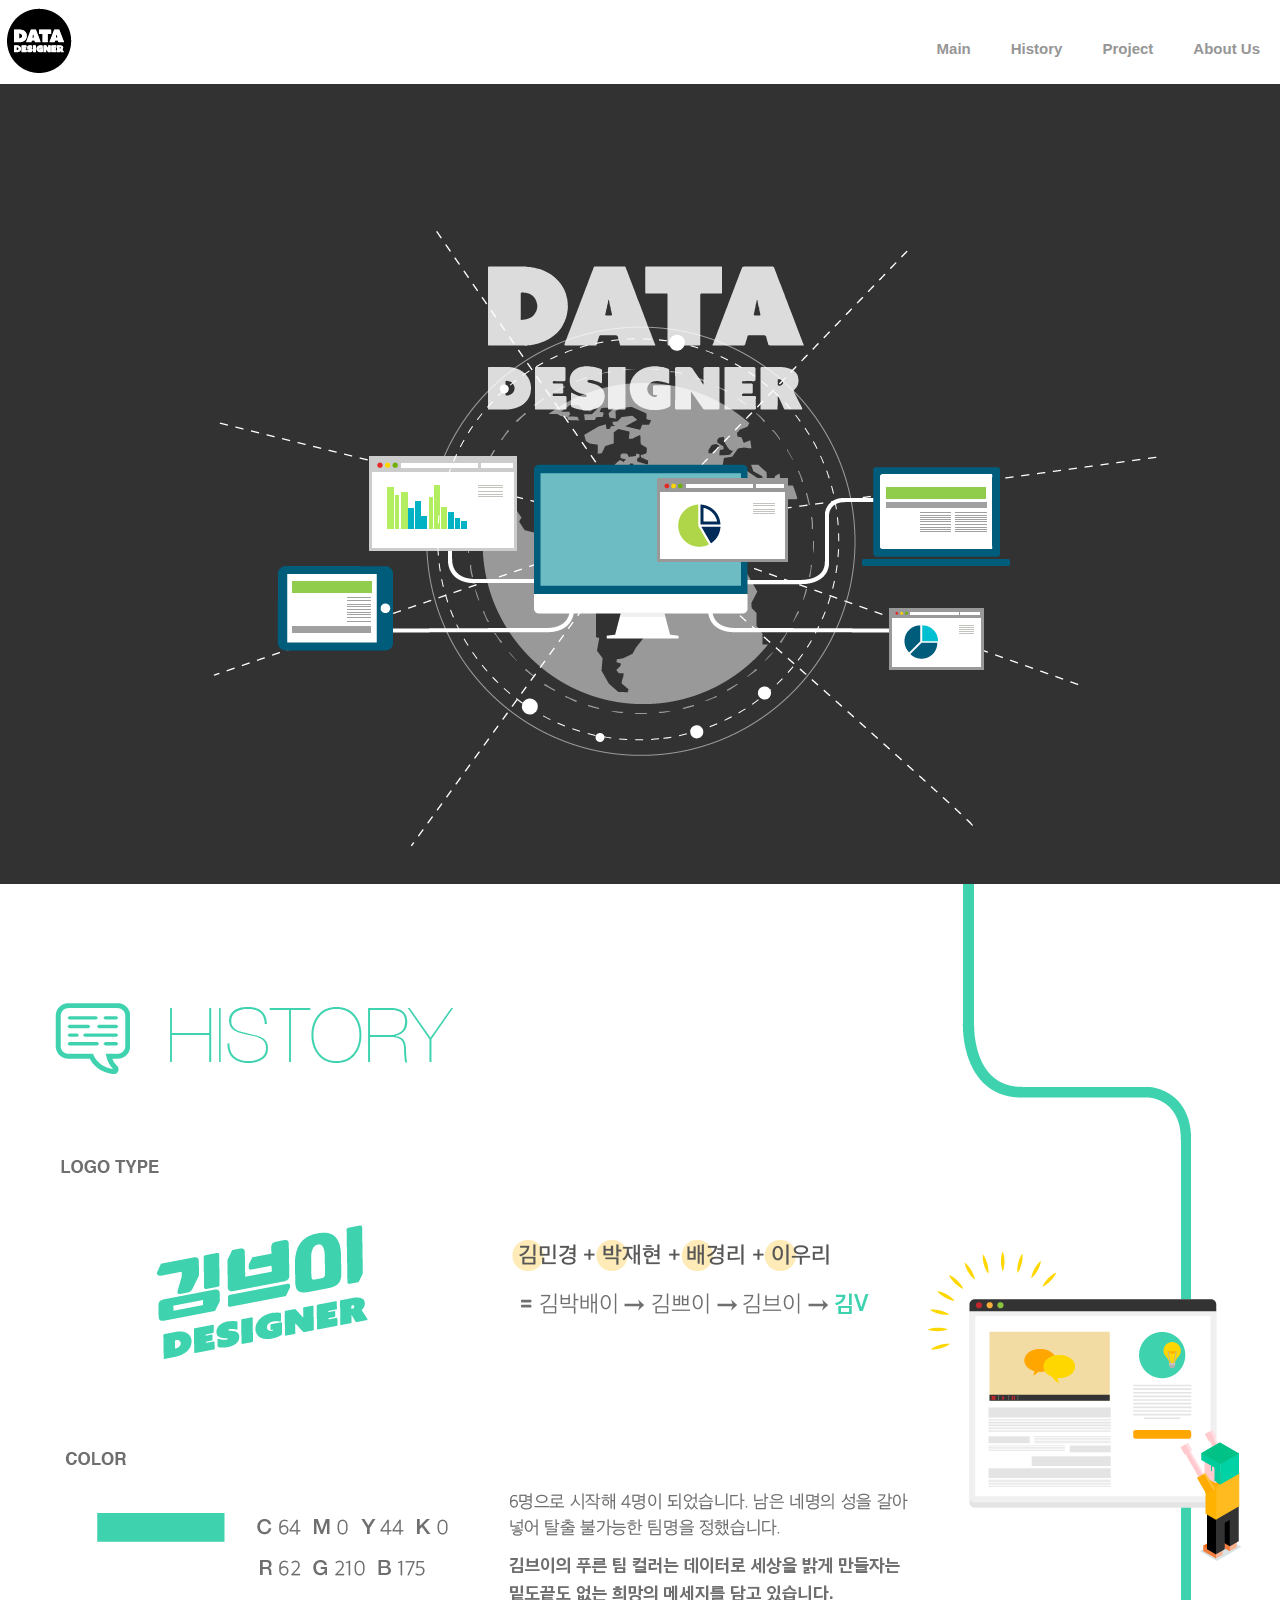
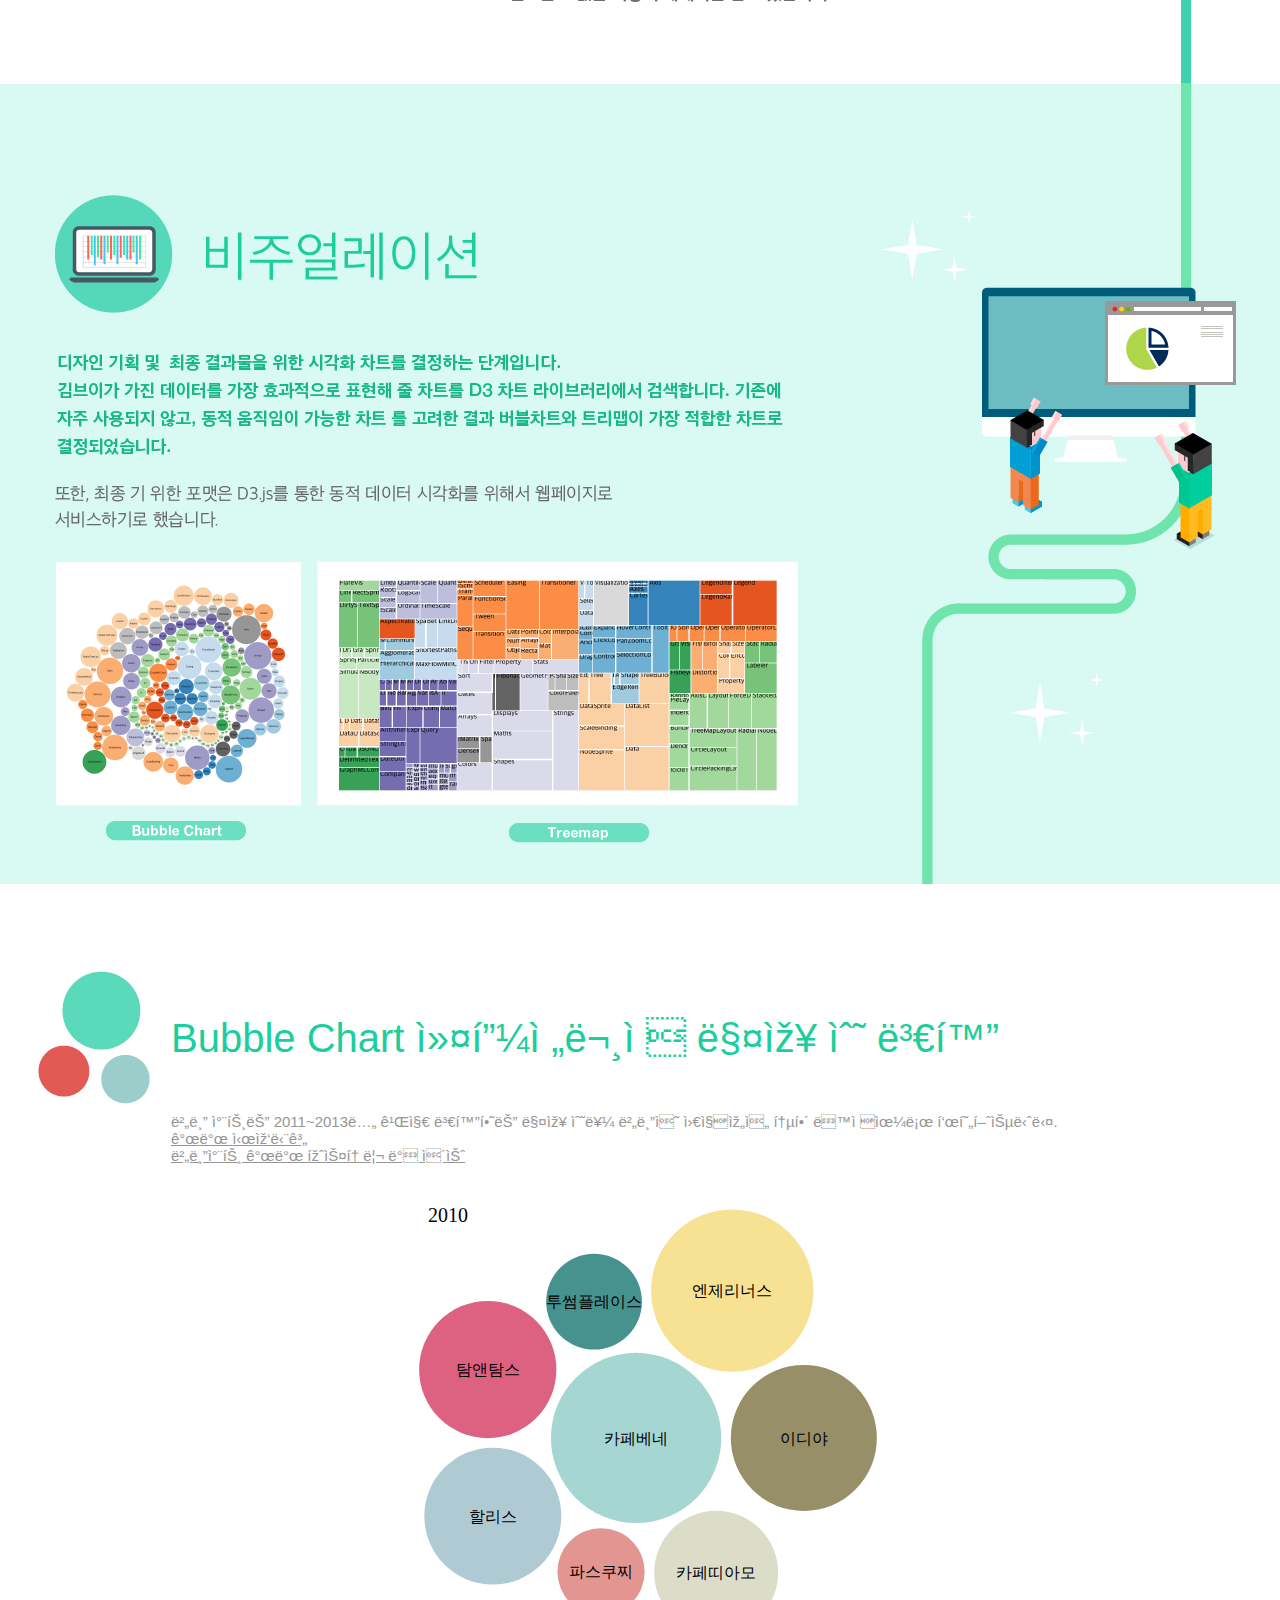
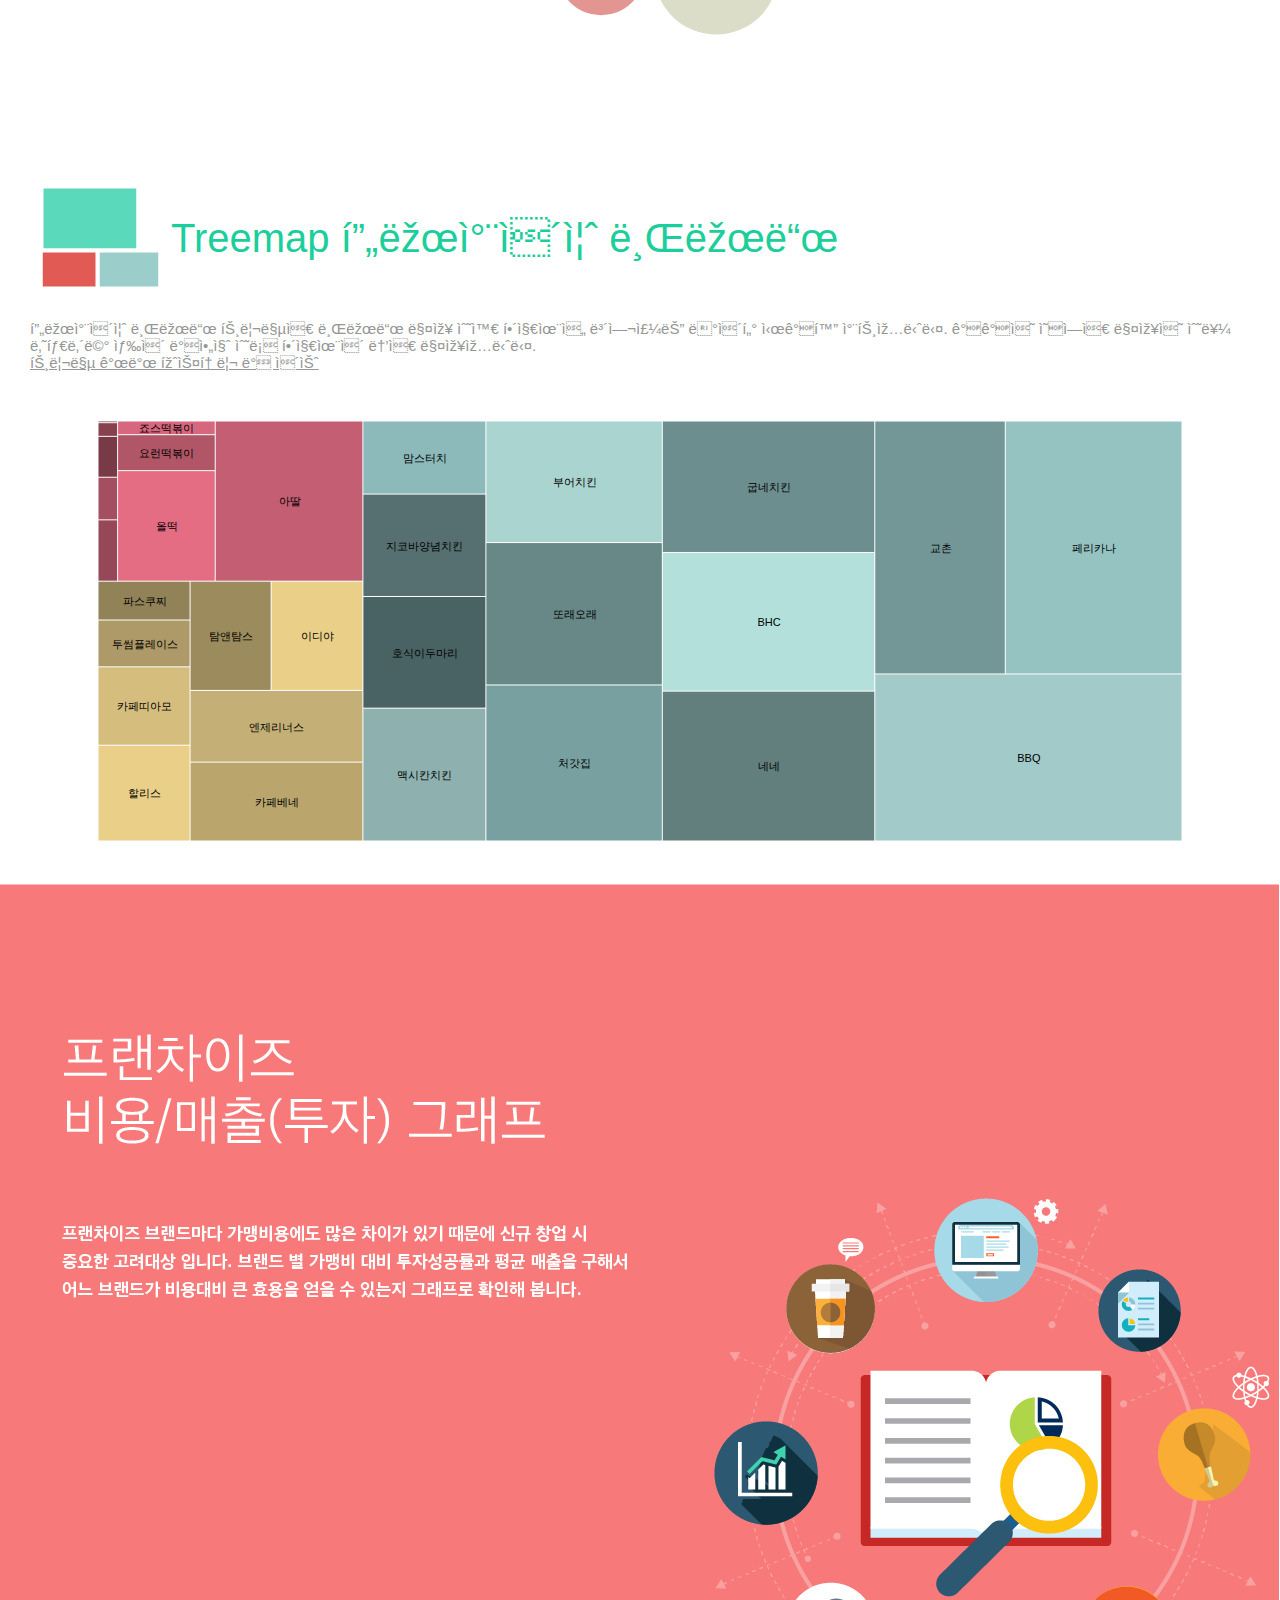
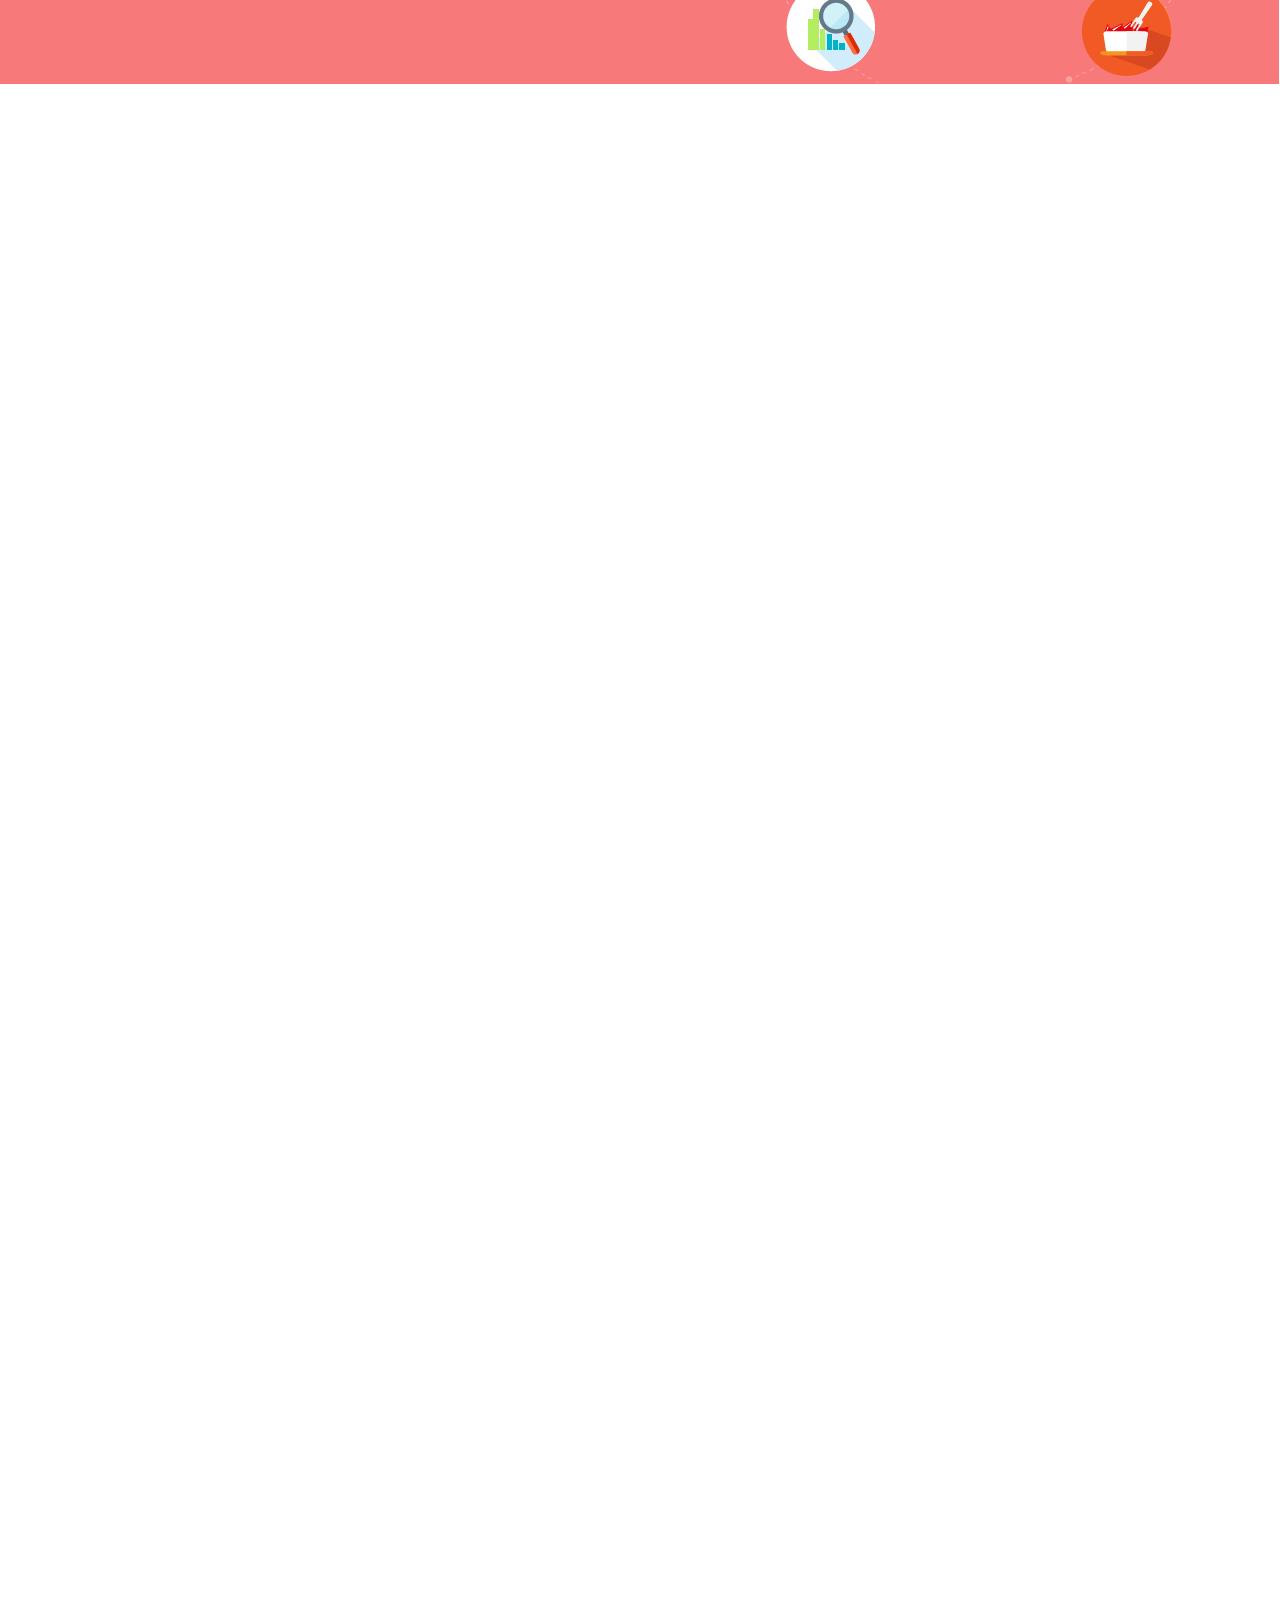
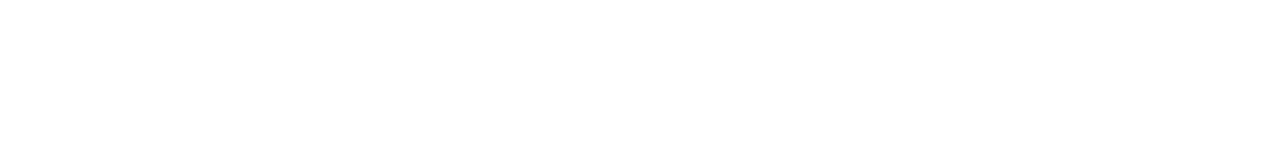
==== index.html @ 34275e5d "first" ====
<!DOCTYPE html>
<html>
    <head>
        <link href="css/style.css" type="text/css" rel="stylesheet">
        <script src="//code.jquery.com/jquery-1.11.3.min.js"></script>
	<script src="js/d3.v3.js" charset="utf-8"></script>
    </head>
    <body>
        <div id="header">
            <div id="logo">
                <img src="images/logo.png">
            </div>
            <div class="menu">
                <div id="main">
                    Main
                </div>
                <div id="history">
                    History
                </div>
                <div id="project">
                    Project
                </div>
                <div id="aboutus">
                    About Us
                </div>
            </div>
        </div>
	<div id="container">
            <div id="main_contents" data-0="background-color:rgb(50,50,50);" data-500="background-color:rgb(63,210,176);">
                <div id="outer_circle"></div>
                <img id="main_img" src="images/main02.png">
            </div>
            <div id="history_contents" class="contents">
		<img src="images/history.png"/>
	    </div>
            <div id="d3_contents" class="contents">
		<img src="images/visual.png"/>
	    </div>
            <div id="bubble_contents" class="contents">
		<div class="subject">
		    <div class="icon">
			<img src="images/bubble_icon.png"/>
		    </div>
		    <div style="float:left; line-height:149px;">
			Bubble Chart 커피전문점 매장 수 변화
		    </div>
		    <div class="sub">
			버블 차트는 2011~2013년 까지 변화하는 매장 수를 버블의 움직임을 통해 동적으로 표현했습니다.
			</br>
			<a href="http://nammaste.tistory.com/entry/Data-Visualization-1-d3%EB%A5%BC-%EC%9D%B4%EC%9A%A9%ED%95%9C">
			    개발 시작단계
			</a>
			</br>
			<a href="http://nammaste.tistory.com/entry/Data-Visualization-2-d3%EB%A5%BC-%EC%82%AC%EC%9A%A9%ED%95%9C">
			    버블차트 개발 히스토리 및 이슈
			</a>
			
		    </div>
		</div>
		<div id="bubble_graph" >
		<iframe src="bubble.html" width="500px" height="500px" scrolling="no">
		</iframe>
		</div>
	    </div>
            <div id="tree_contents" class="contents">
		<div class="subject">
		    <div class="icon" width="147px" height="147px">
			<img src="images/tree_icon.png"/>
		    </div>
		    <div style="float:left; line-height:149px;">
			Treemap 프랜차이즈 브랜드
		    </div>
		    <div class="sub" style="padding-bottom:50px;">
			프랜차이즈 브랜드 트리맵은 브랜드 매장 수와 해지율을 보여주는 데이터 시각화 차트입니다. 각각의 영역은 매장의 수를 나타내며 색이 밝아질 수록 해지율이 높은 매장입니다.
			</br>
			<a href="http://nammaste.tistory.com/entry/Data-Visualization-3">
			    트리맵 개발 히스토리 및 이슈
			</a>
			
		    </div>
		</div>
		<div id="tree_graph">
		</div>
	    </div>
            <div id="google_contents" class="contents">
		<img src="images/google.png"/>
	    </div>
            <div id="chicken_contents" class="contents">
	    </div>
            <div id="coffee_contents" class="contents">
	    </div>
	</div>
	<script type="text/javascript" src="js/skrollr.min.js"></script>
	<script>
	    var s = skrollr.init();
	</script>
	<script>
		var w = 1164 - 80,
		h = 500 - 80,
		x = d3.scale.linear().range([0, w]),
		y = d3.scale.linear().range([0, h]),
		color = d3.scale.category20c(),
		root,
		node;

		var treemap = d3.layout.treemap()
		    .round(false)
		    .size([w, h])
		    .sticky(true)
		    .value(function(d) { return d.size; });
        
		var svg = d3.select("#tree_graph")
		    .attr("class", "chart")
		    .style("width", w + "px")
		    .style("height", h + "px")
		  .append("svg:svg")
		    .attr("width", w)
		    .attr("height", h)
		  .append("svg:g")
		    .attr("transform", "translate(.5,.5)");
        
		d3.json("wwwdata/total_tree.json", function(data) {
		  node = root = data;
        
		  var nodes = treemap.nodes(root)
		      .filter(function(d) { return !d.children; });
        
		  var cell = svg.selectAll("g")
		      .data(nodes)
		    .enter().append("svg:g")
		      .attr("class", "cell")
		      .attr("transform", function(d) { return "translate(" + d.x + "," + d.y + ")"; })
		      .on("click", function(d) { return zoom(node == d.parent ? root : d.parent); });
        
		  cell.append("svg:rect")
		      .attr("width", function(d) { return d.dx - 1; })
		      .attr("height", function(d) { return d.dy - 1; })
		      .style("fill", function(d) { return d.color; });
        
		  cell.append("svg:text")
		      .attr("x", function(d) { return d.dx / 2; })
		      .attr("y", function(d) { return d.dy / 2; })
		      .attr("dy", ".35em")
		      .attr("text-anchor", "middle")
		      .text(function(d) { return d.name; })
		      .style("opacity", function(d) { d.w = this.getComputedTextLength(); return d.dx > d.w ? 1 : 0; });
        
		  d3.select(window).on("click", function() { zoom(root); });
        
		  d3.select("select").on("change", function() {
		    treemap.value(this.value == "size" ? size : count).nodes(root);
		    zoom(node);
		  });
		});
        
		function size(d) {
		  return d.size;
		}
        
		function count(d) {
		  return 1;
		}
        
		function zoom(d) {
		  var kx = w / d.dx, ky = h / d.dy;
		  x.domain([d.x, d.x + d.dx]);
		  y.domain([d.y, d.y + d.dy]);
        
		  var t = svg.selectAll("g.cell").transition()
		      .duration(d3.event.altKey ? 7500 : 750)
		      .attr("transform", function(d) { return "translate(" + x(d.x) + "," + y(d.y) + ")"; });
        
		  t.select("rect")
		      .attr("width", function(d) { return kx * d.dx - 1; })
		      .attr("height", function(d) { return ky * d.dy - 1; })
        
		  t.select("text")
		      .attr("x", function(d) { return kx * d.dx / 2; })
		      .attr("y", function(d) { return ky * d.dy / 2; })
		      .style("opacity", function(d) { return kx * d.dx > d.w ? 1 : 0; });
        
		  node = d;
		  d3.event.stopPropagation();
		}
	</script>

    </body>
</html>
---- css/style.css ----
@font-face{
    font-family:Noto Sans CJK Regular; src:url(font/NSKR400.woff);
}

body{
    font-family:Helvetica Neue,"본고딕",sans-serif;
    margin:0 auto;
    color:rgb(150, 150, 150);
}

a{
    color:rgb(150, 150, 150);
}

iframe{
    border:0;
}
.chart {
  display: block;
  margin: auto;
  margin-top: 40px;
}

text {
  font-size: 11px;
}

rect {
  fill: none;
}

#header{
    position:fixed;
    width:1280px;
    top:0;
    background:#fff;
    left: 50%;
    transform: translate(-50%, 0);
}

#logo{
    float:left;
}

.menu{
    float:right;
    font-size:15px;
    font-weight:bold;
}

.menu div{
    float:left;
    padding:40px 20px 0 20px;
}

.menu div:hover{
    color:rgb(63,210,176);
    cursor:pointer;
}

#container{
    margin:0 auto;
    width:1280px;
    margin-top:80px;
}

#outer_circle{
    background-image:url(../images/outer_circle.svg);
    width:1280px;
    height:800px;
    z-index:2;
    position:absolute;
    top:80px;
}

#main_image{
    z-index:1;
}

.contents{
    height:800px;
    overflow:hidden;
}

.icon{
    float:left;
}

.subject{
    padding:80px 0 0 30px;
    font-weight:300;
    font-size:40px;
    width:1280px;
    color:rgb(27, 206, 155);
}

.subject .sub{
    color:rgb(150, 150, 150);
    font-size:15px;
    float:left;
}

#bubble_graph{
    width:500px;
    height:500px;
    margin:0 auto;
    overflow:hidden;
}

#tree_graph{
    width:1164px;
    height:500px;
    margin:0 auto;
}
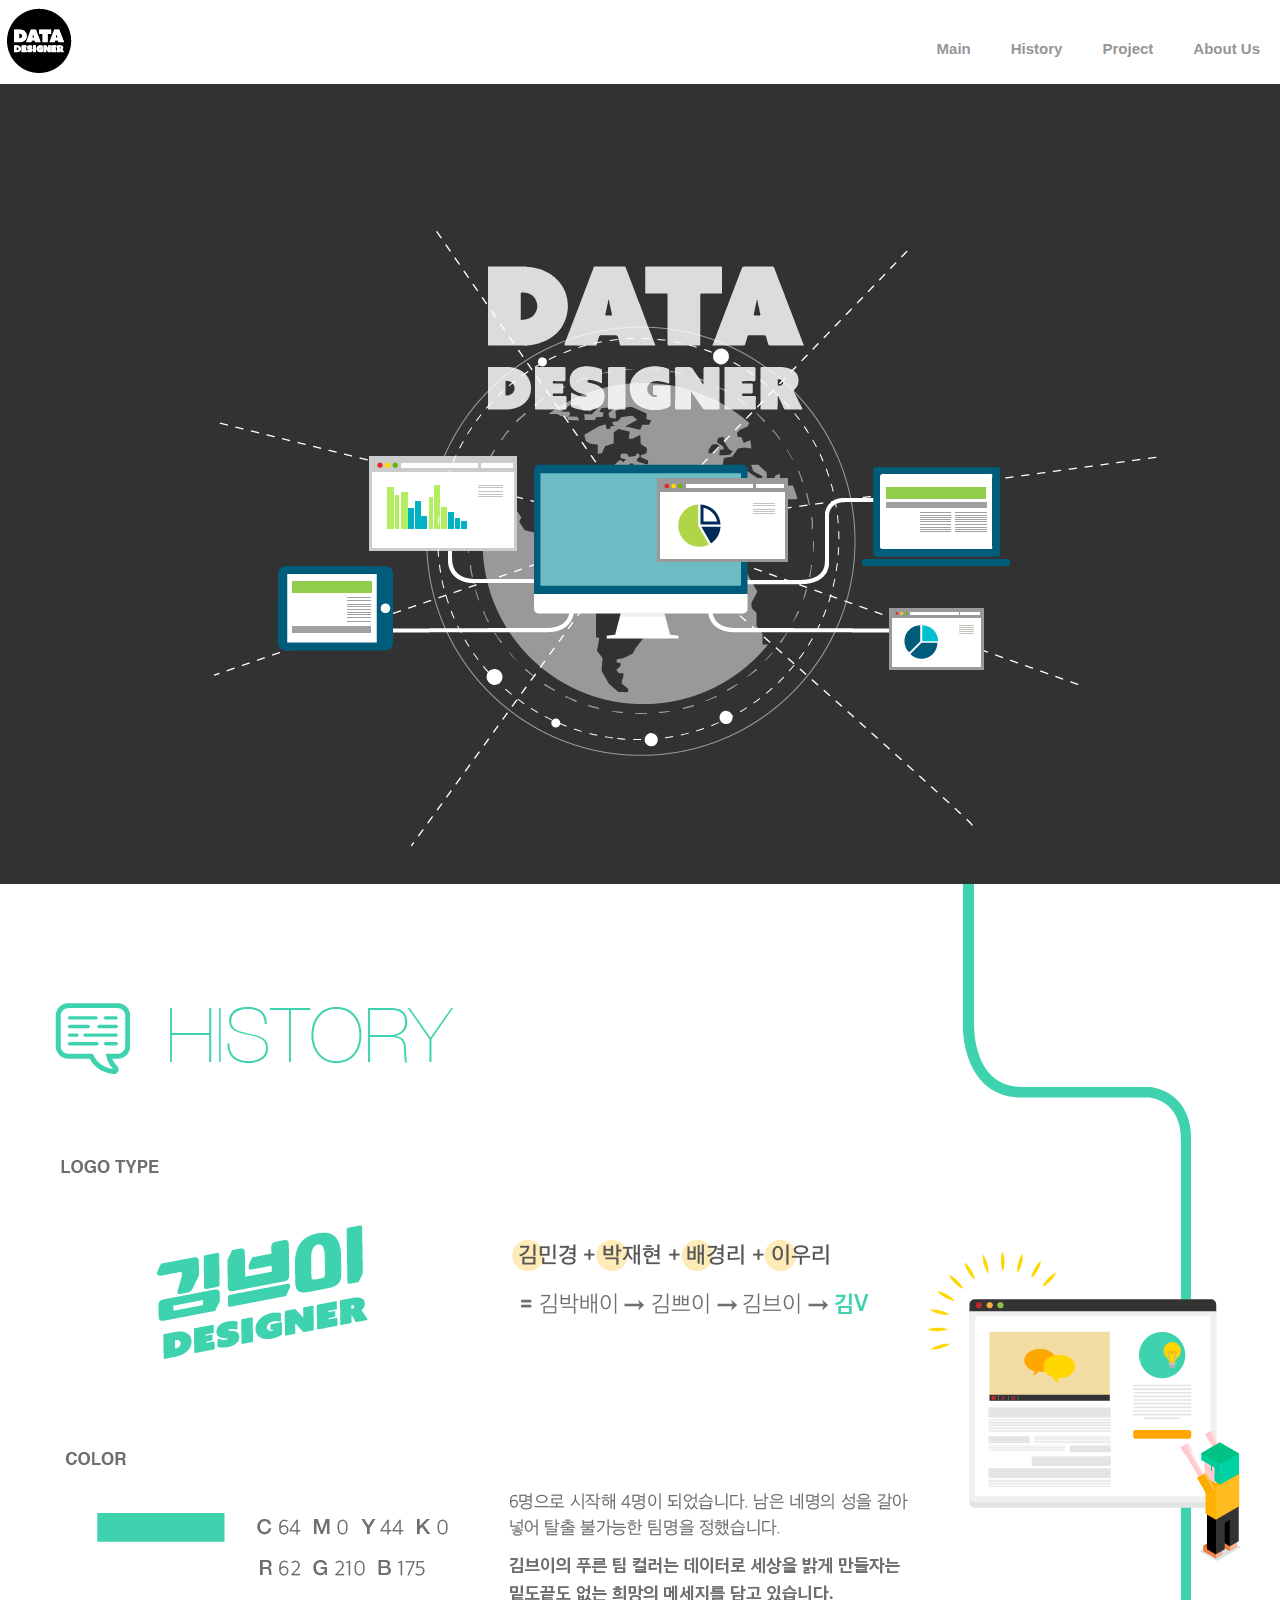
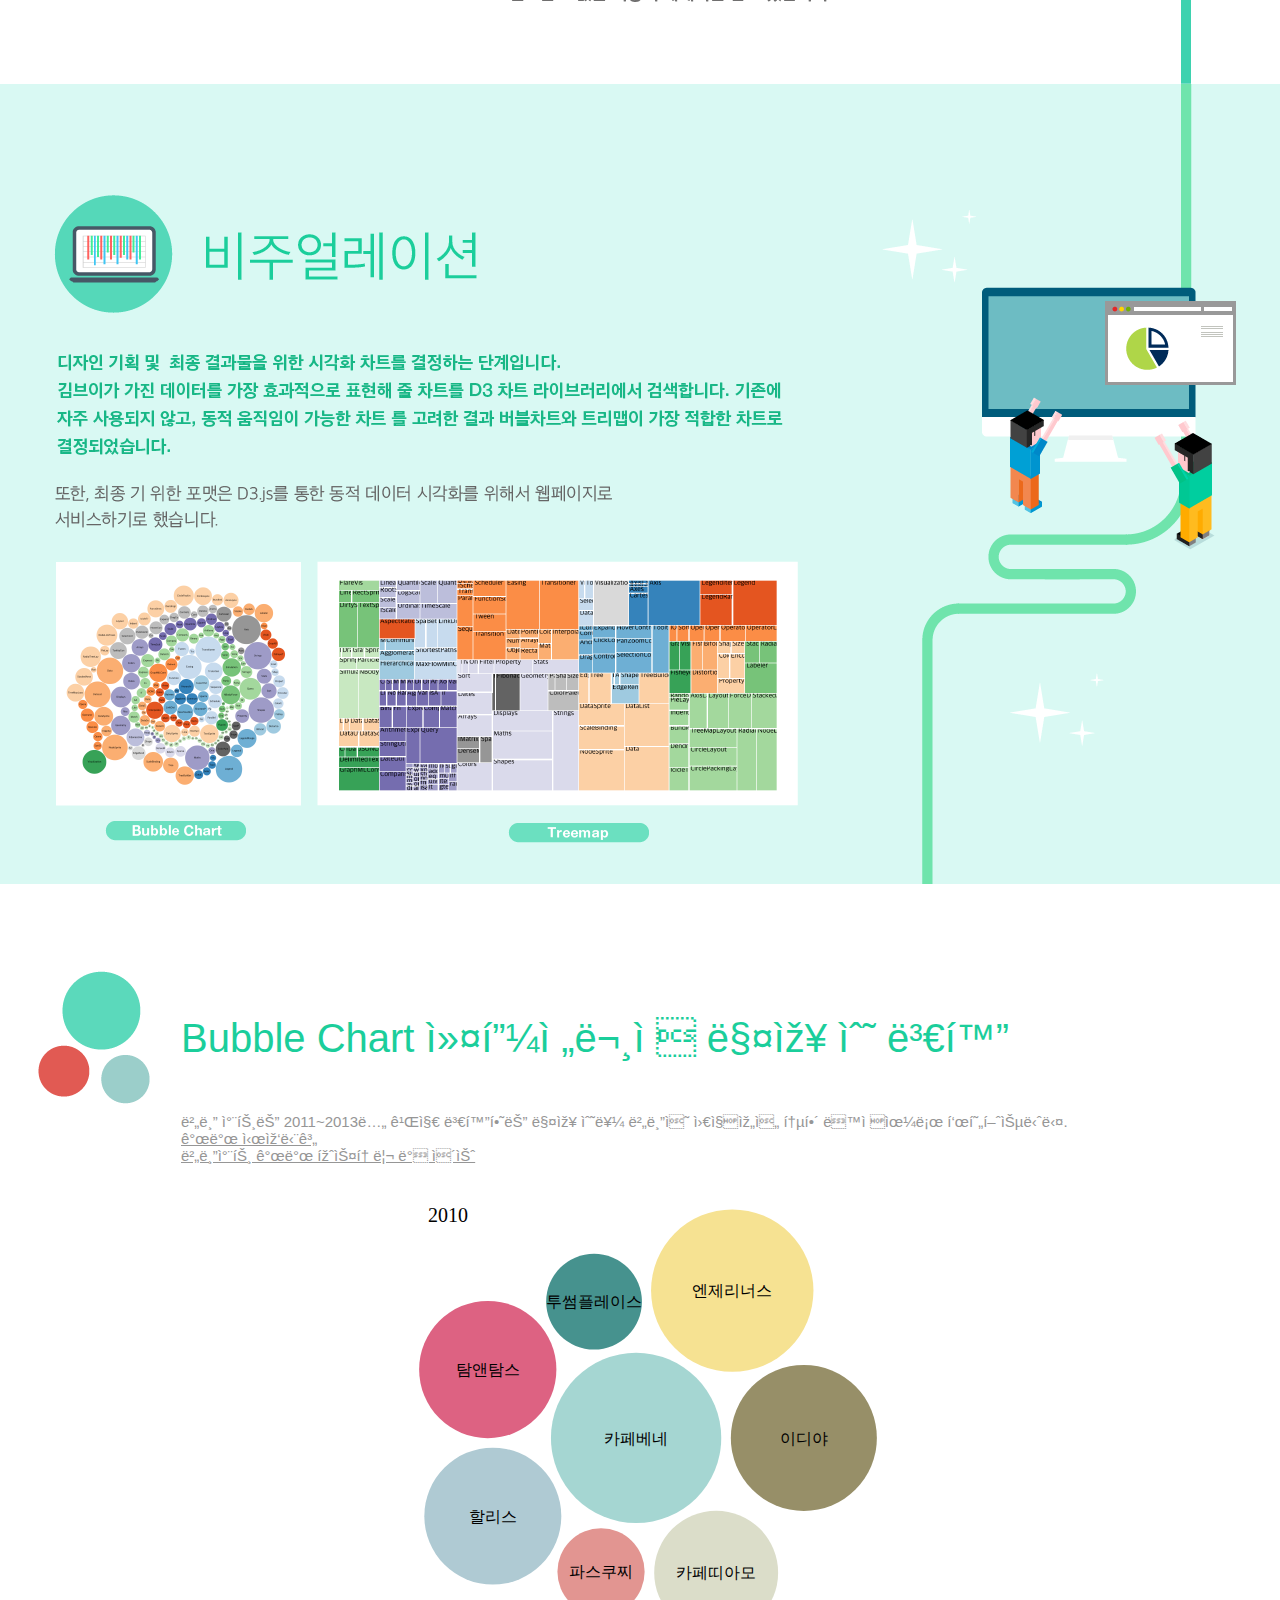
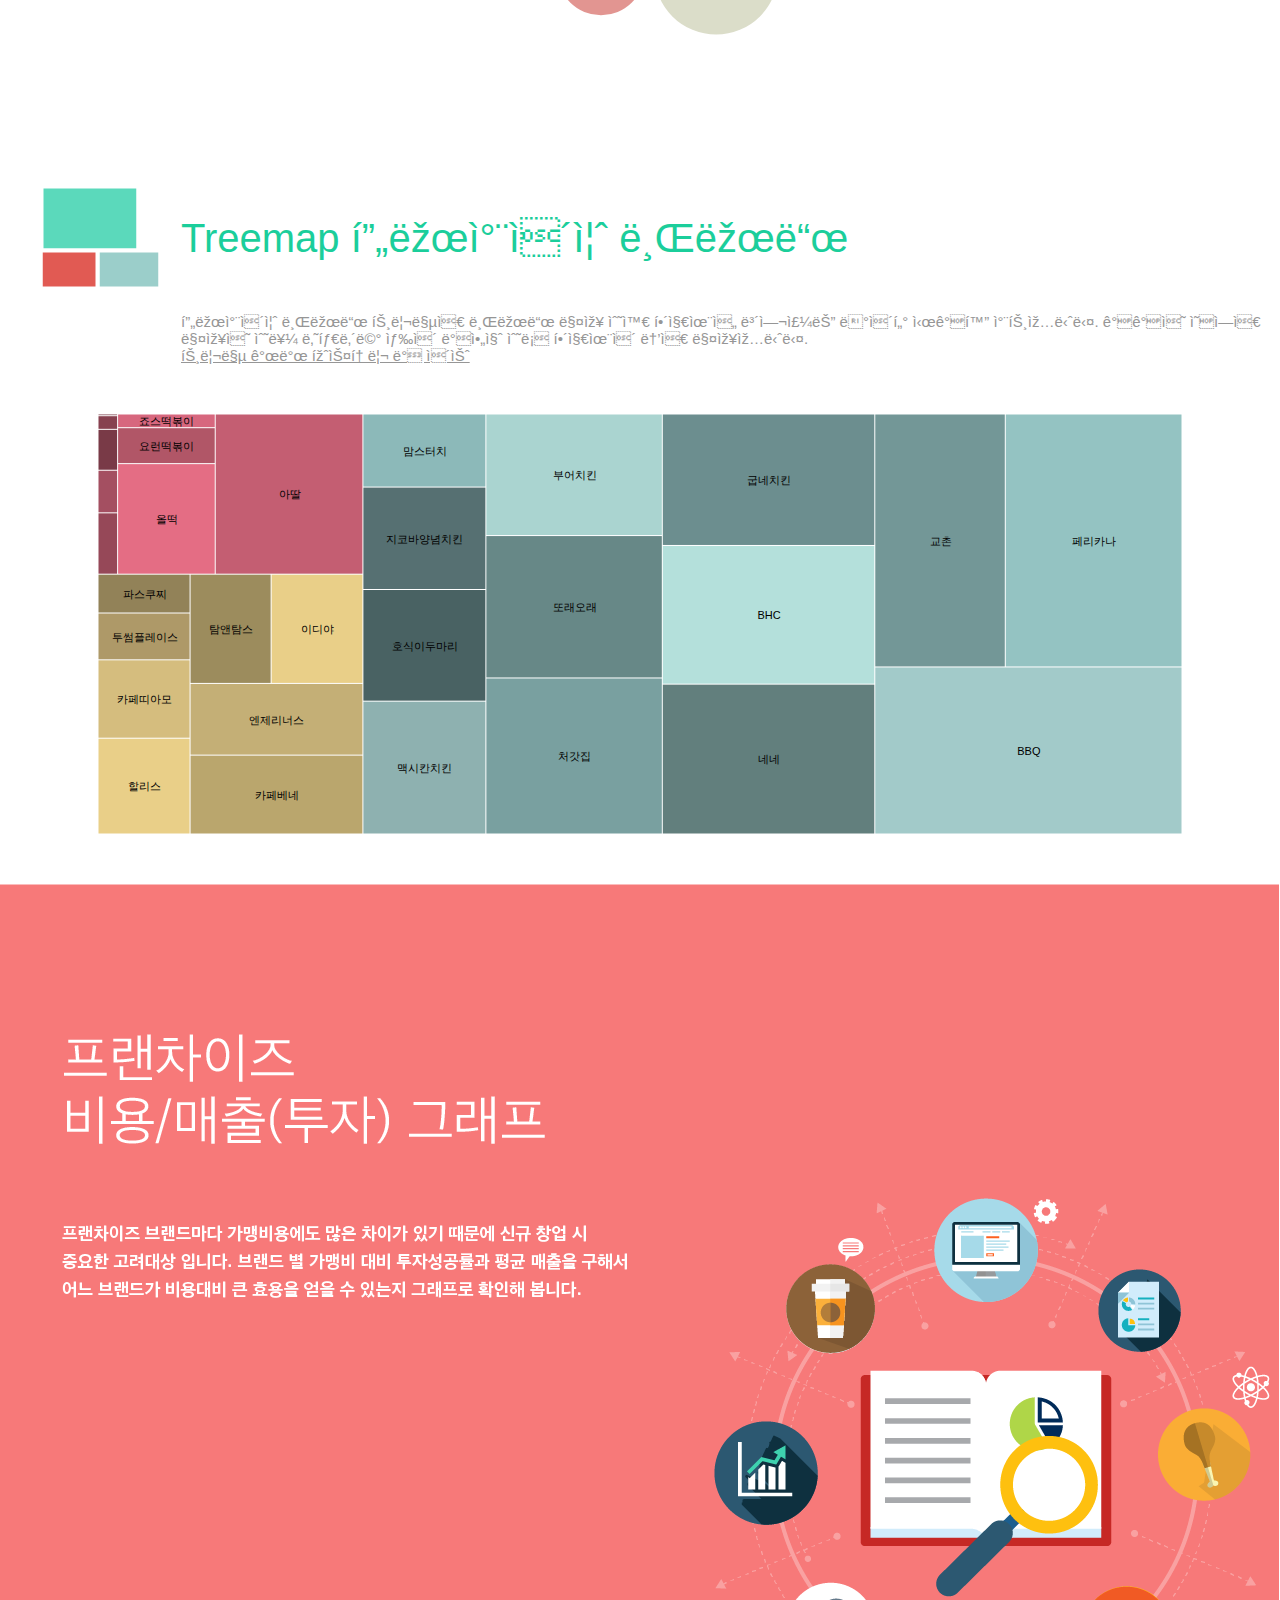
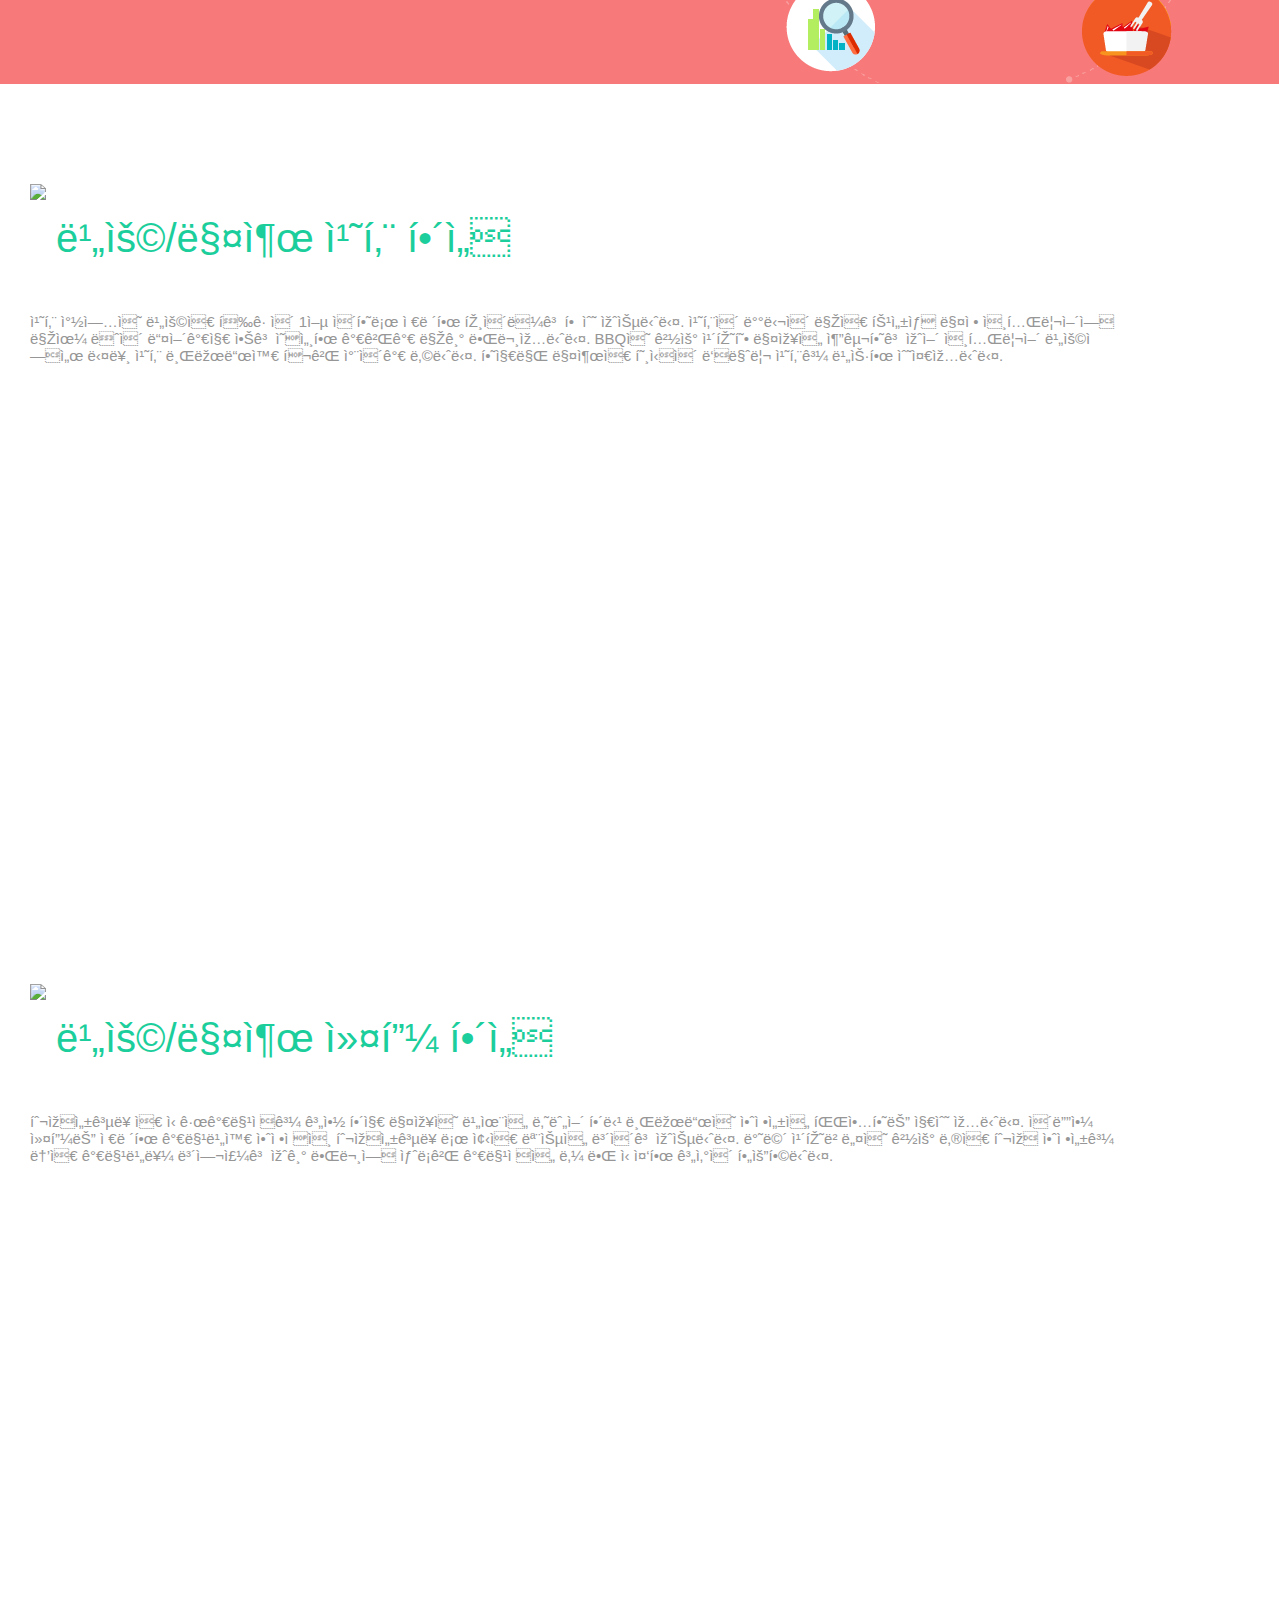
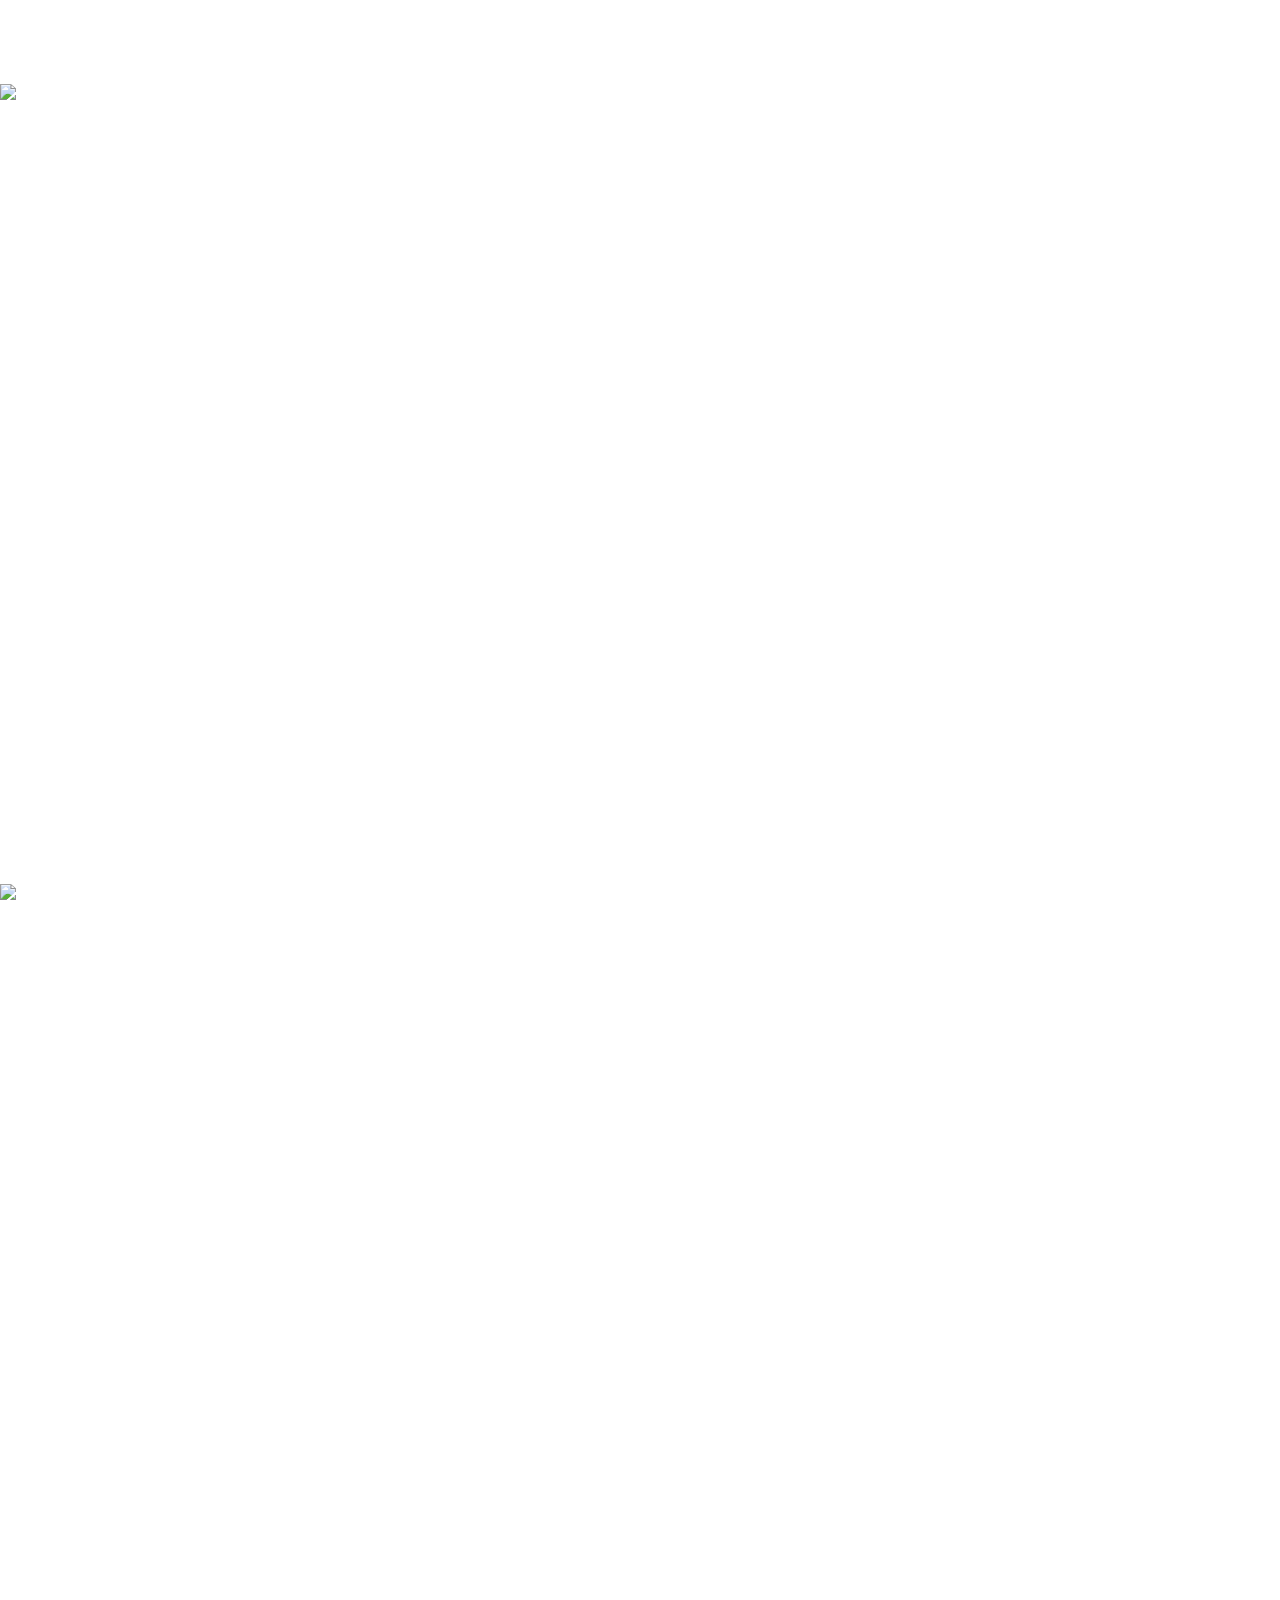
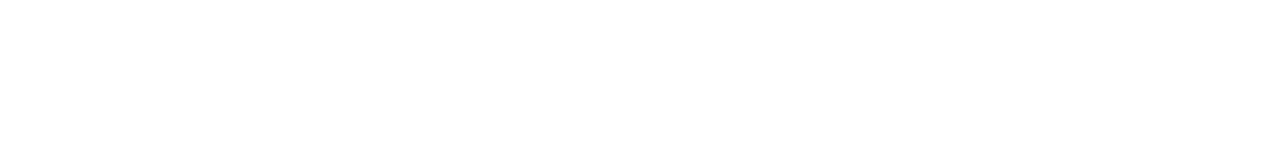
==== commit 6b0723bc: "final" ====
--- a/index.html
+++ b/index.html
@@ -86,8 +86,42 @@
 		<img src="images/google.png"/>
 	    </div>
             <div id="chicken_contents" class="contents">
+		<div class="subject">
+		    <div class="icon" width="147px" height="147px">
+			<img src="images/chicken_icon.png"/>
+		    </div>
+		    <div style="float:left; line-height:149px;">
+			비용/매출 치킨 해석	
+		    </div>
+		    <div class="sub" style="padding-bottom:50px;">
+			치킨 창업의 비용은 평균이 1억 이하로 저렴한 편이라고 할 수 있습니다. 치킨이 배달이 많은 특성상 매정 인테리어에 많으 돈이 들어가지 않고 영세한 가게가 많기 때문입니다. BBQ의 경우 카페형 매장을 추구하고 있어 인테리어 비용에서 다른 치킨 브랜드와 크게 차이가 납니다. 하지만 매출은 호식이 두마리 치킨과 비슷한 수준입니다.
+			</br>
+		    </div>
+		</div>
+		<div id="chicken_graph">
+		</div>
 	    </div>
             <div id="coffee_contents" class="contents">
+		<div class="subject">
+		    <div class="icon" width="147px" height="147px">
+			<img src="images/chicken_icon.png"/>
+		    </div>
+		    <div style="float:left; line-height:149px;">
+			비용/매출 커피 해석	
+		    </div>
+		    <div class="sub" style="padding-bottom:50px;">
+			투자성공률은 신규가맹점과 계약 해지 매장의 비율을 나누어 해당 브랜드의 안정성을 파악하는 지수 입니다. 이디야 커피는 저렴한 가맹비와 안정적인 투자성공률로 좋은 모습을 보이고 있습니다. 반면 카페베네의 경우 낮은 투자 안정성과 높은 가맹비를 보여주고 있기 때문에 새롭게 가맹점을 낼 때 신중한 계산이 필요합니다.
+			</br>
+		    </div>
+		</div>
+		<div id="coffee_graph">
+		</div>
+	    </div>
+            <div id="aboutus" class="contents">
+		<img src="images/aboutus.png" width="1280px"/>
+	    </div>
+            <div id="aboutus" class="contents">
+		<img src="images/final.png" width="1280px"/>
 	    </div>
 	</div>
 	<script type="text/javascript" src="js/skrollr.min.js"></script>
--- a/css/style.css
+++ b/css/style.css
@@ -84,6 +84,7 @@
 
 .icon{
     float:left;
+    padding-right:10px;
 }
 
 .subject{
@@ -98,13 +99,13 @@
     color:rgb(150, 150, 150);
     font-size:15px;
     float:left;
+    width:85%;
 }
 
 #bubble_graph{
     width:500px;
     height:500px;
     margin:0 auto;
-    overflow:hidden;
 }
 
 #tree_graph{
@@ -112,3 +113,16 @@
     height:500px;
     margin:0 auto;
 }
+
+#chicken_graph{
+    width:1164px;
+    height:500px;
+    margin:0 auto;
+}
+
+
+#coffee_graph{
+    width:1164px;
+    height:500px;
+    margin:0 auto;
+}
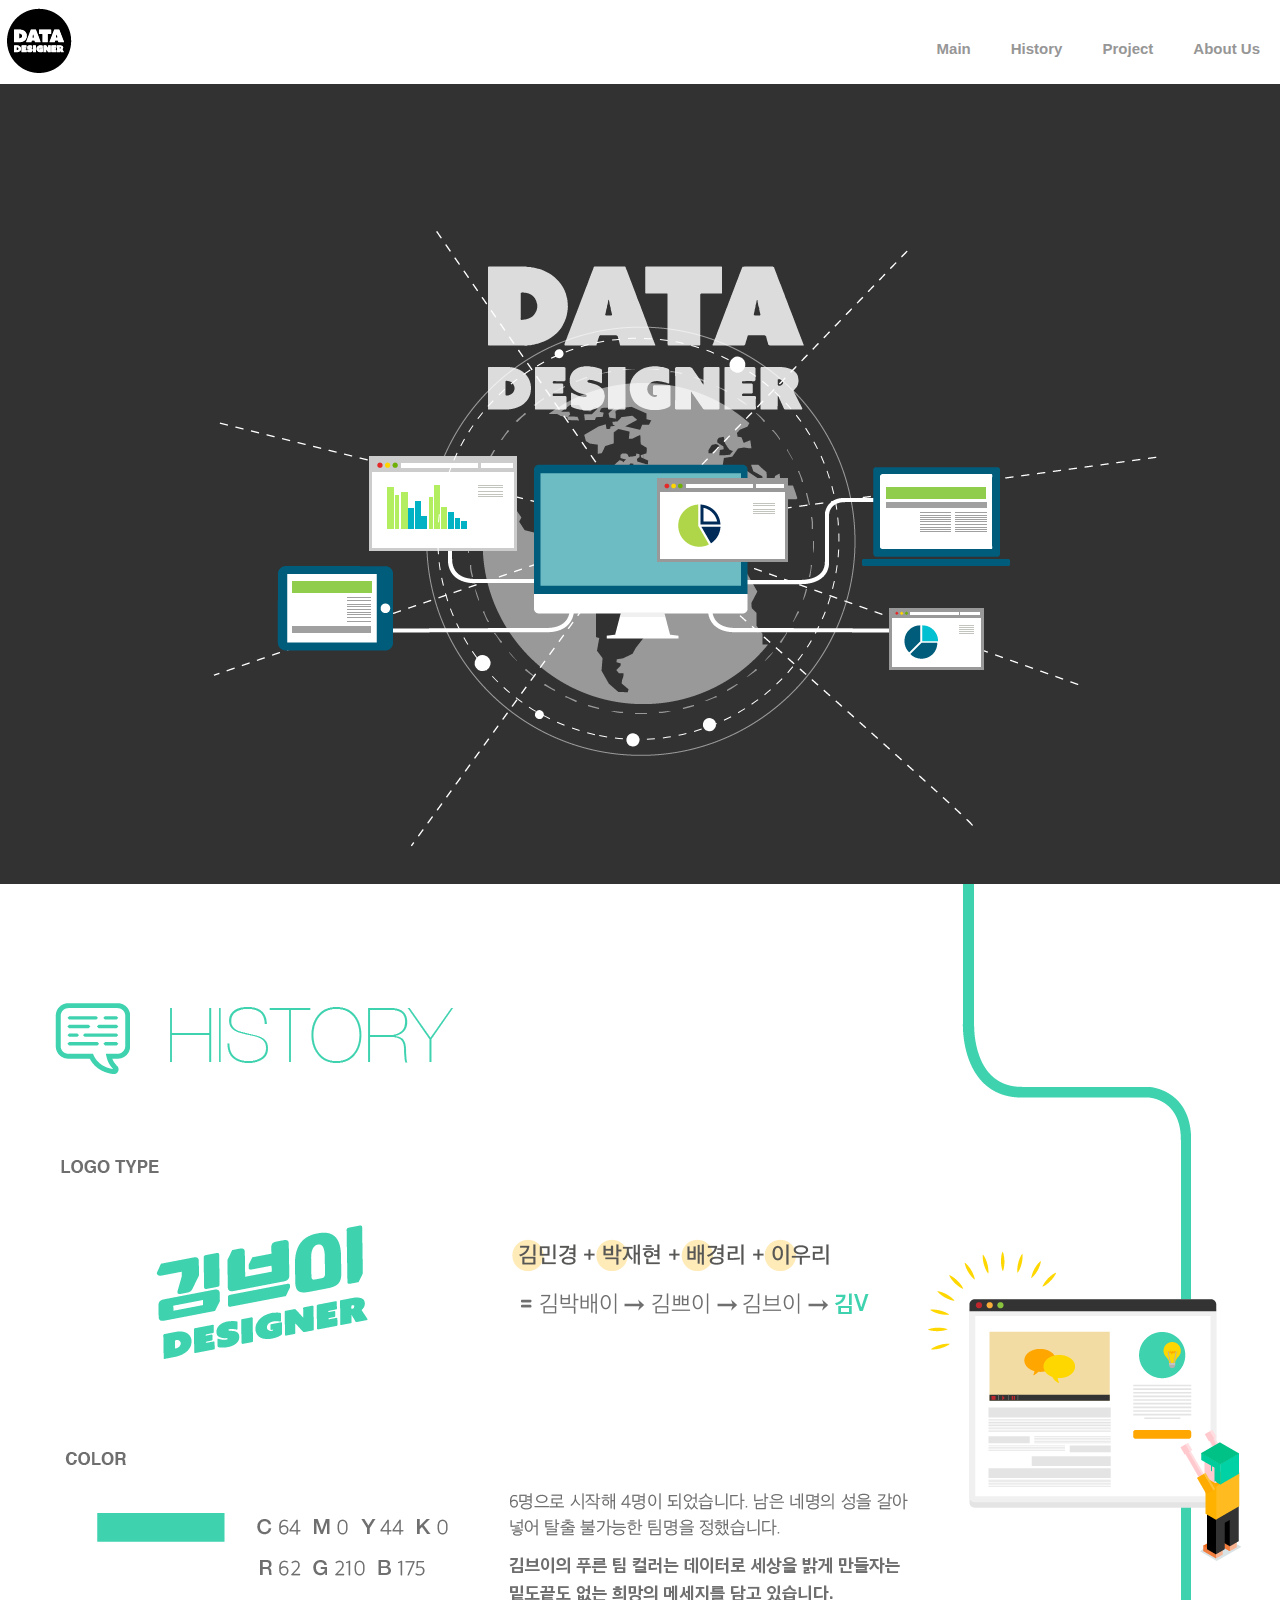
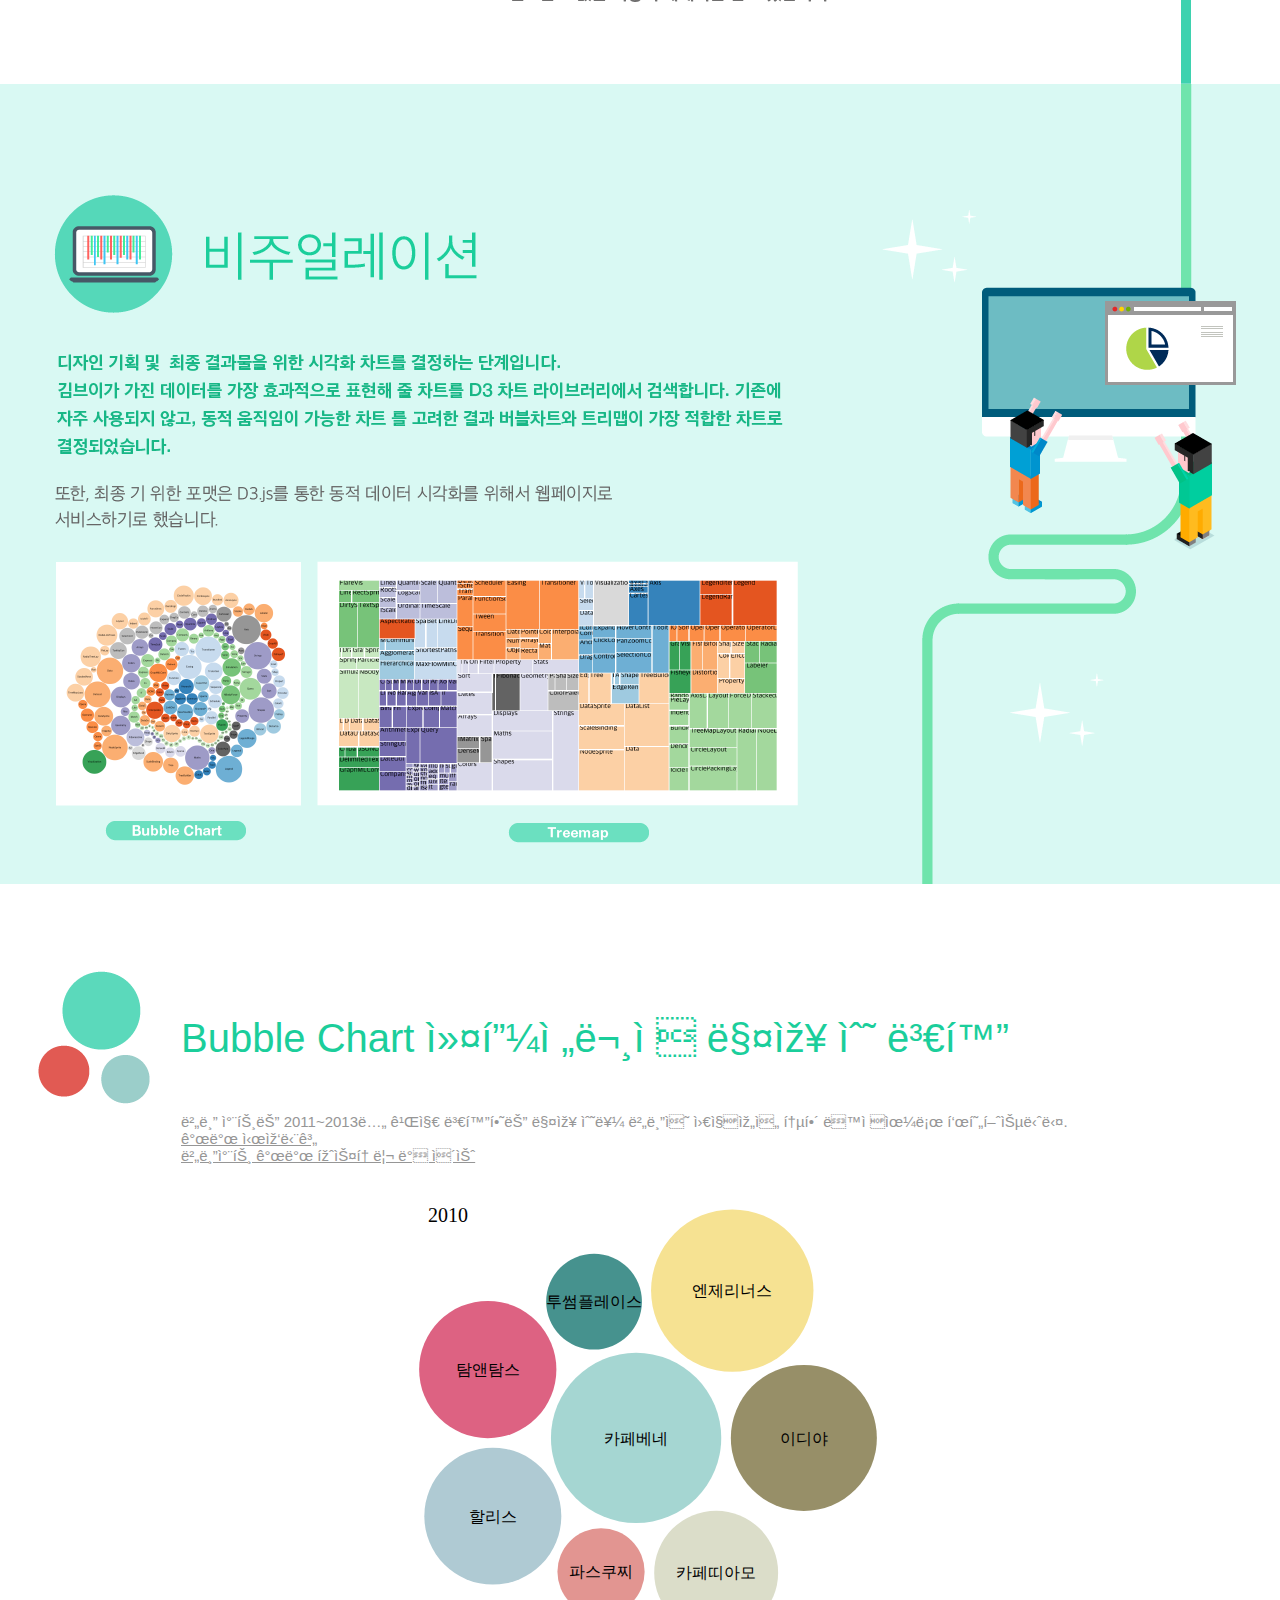
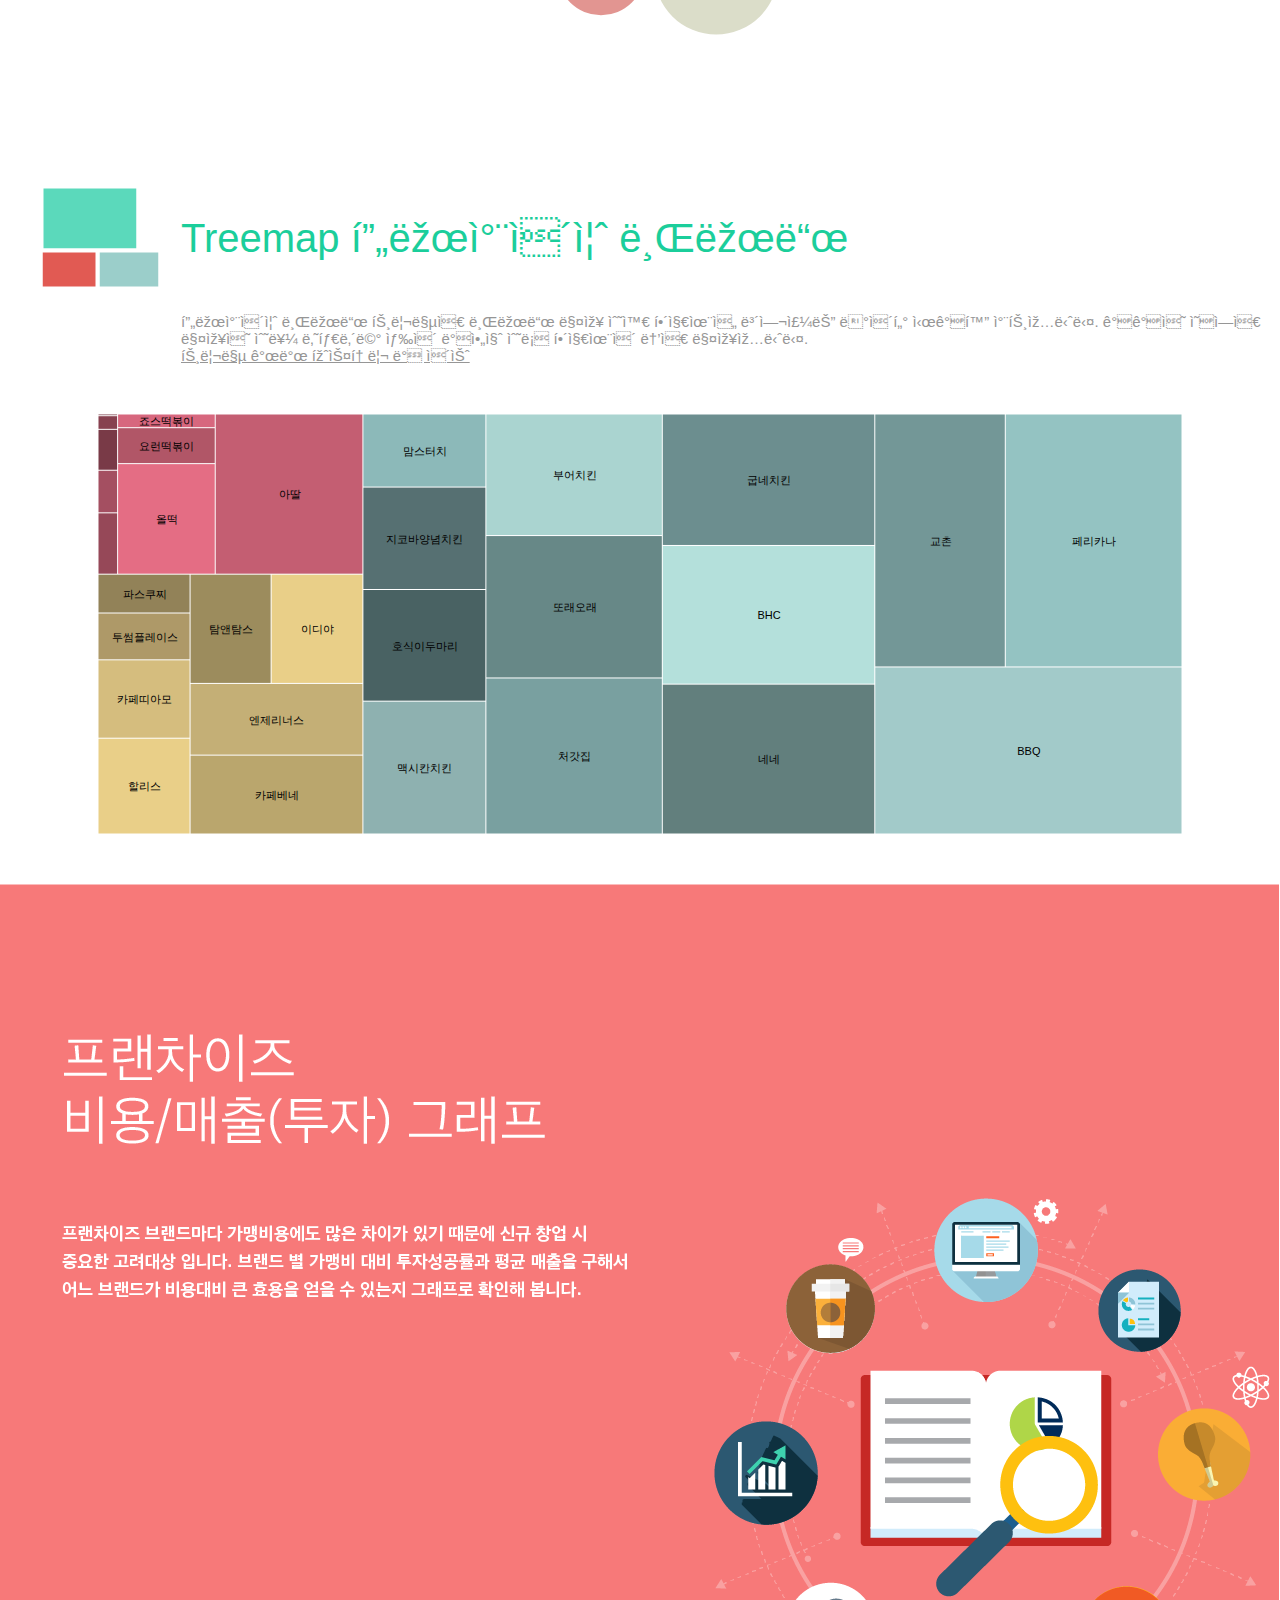
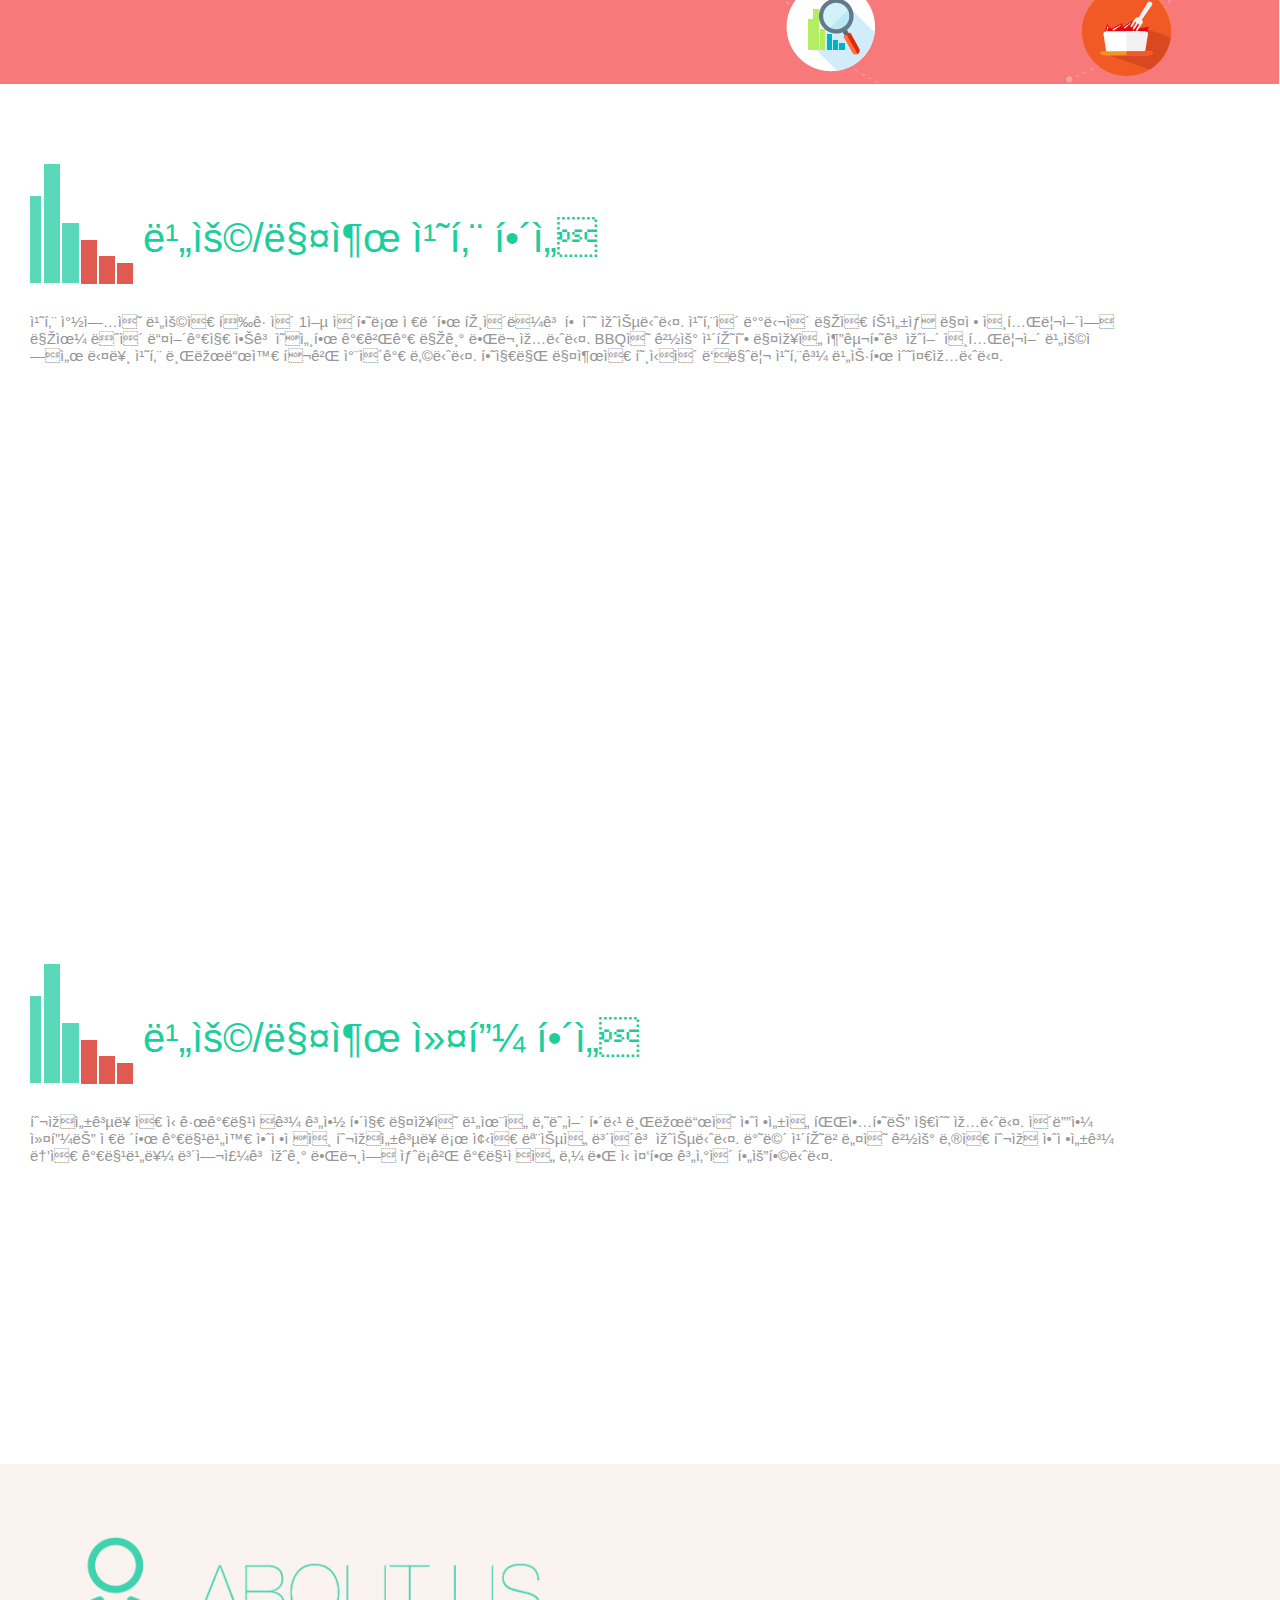
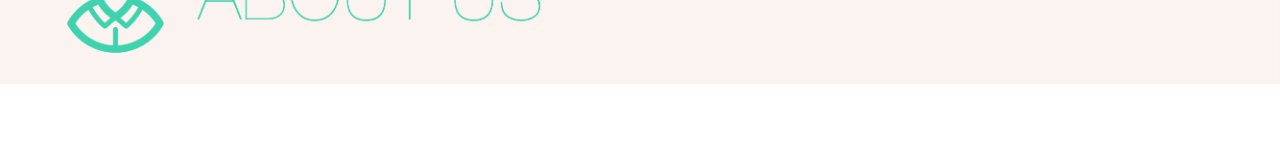
==== commit c863df58: "google chart" ====
--- a/index.html
+++ b/index.html
@@ -99,6 +99,7 @@
 		    </div>
 		</div>
 		<div id="chicken_graph">
+		    <iframe width="794" height="434" seamless frameborder="0" scrolling="no" src="https://docs.google.com/spreadsheets/d/1hWc3xt66dIbfkePrVhnYuz9XTBqxGXZFWOYciw1-fK0/pubchart?oid=1800240239&amp;format=interactive"></iframe>
 		</div>
 	    </div>
             <div id="coffee_contents" class="contents">
@@ -115,6 +116,7 @@
 		    </div>
 		</div>
 		<div id="coffee_graph">
+		    <iframe width="797" height="431" seamless frameborder="0" scrolling="no" src="https://docs.google.com/spreadsheets/d/1hWc3xt66dIbfkePrVhnYuz9XTBqxGXZFWOYciw1-fK0/pubchart?oid=673283564&amp;format=interactive"></iframe
 		</div>
 	    </div>
             <div id="aboutus" class="contents">
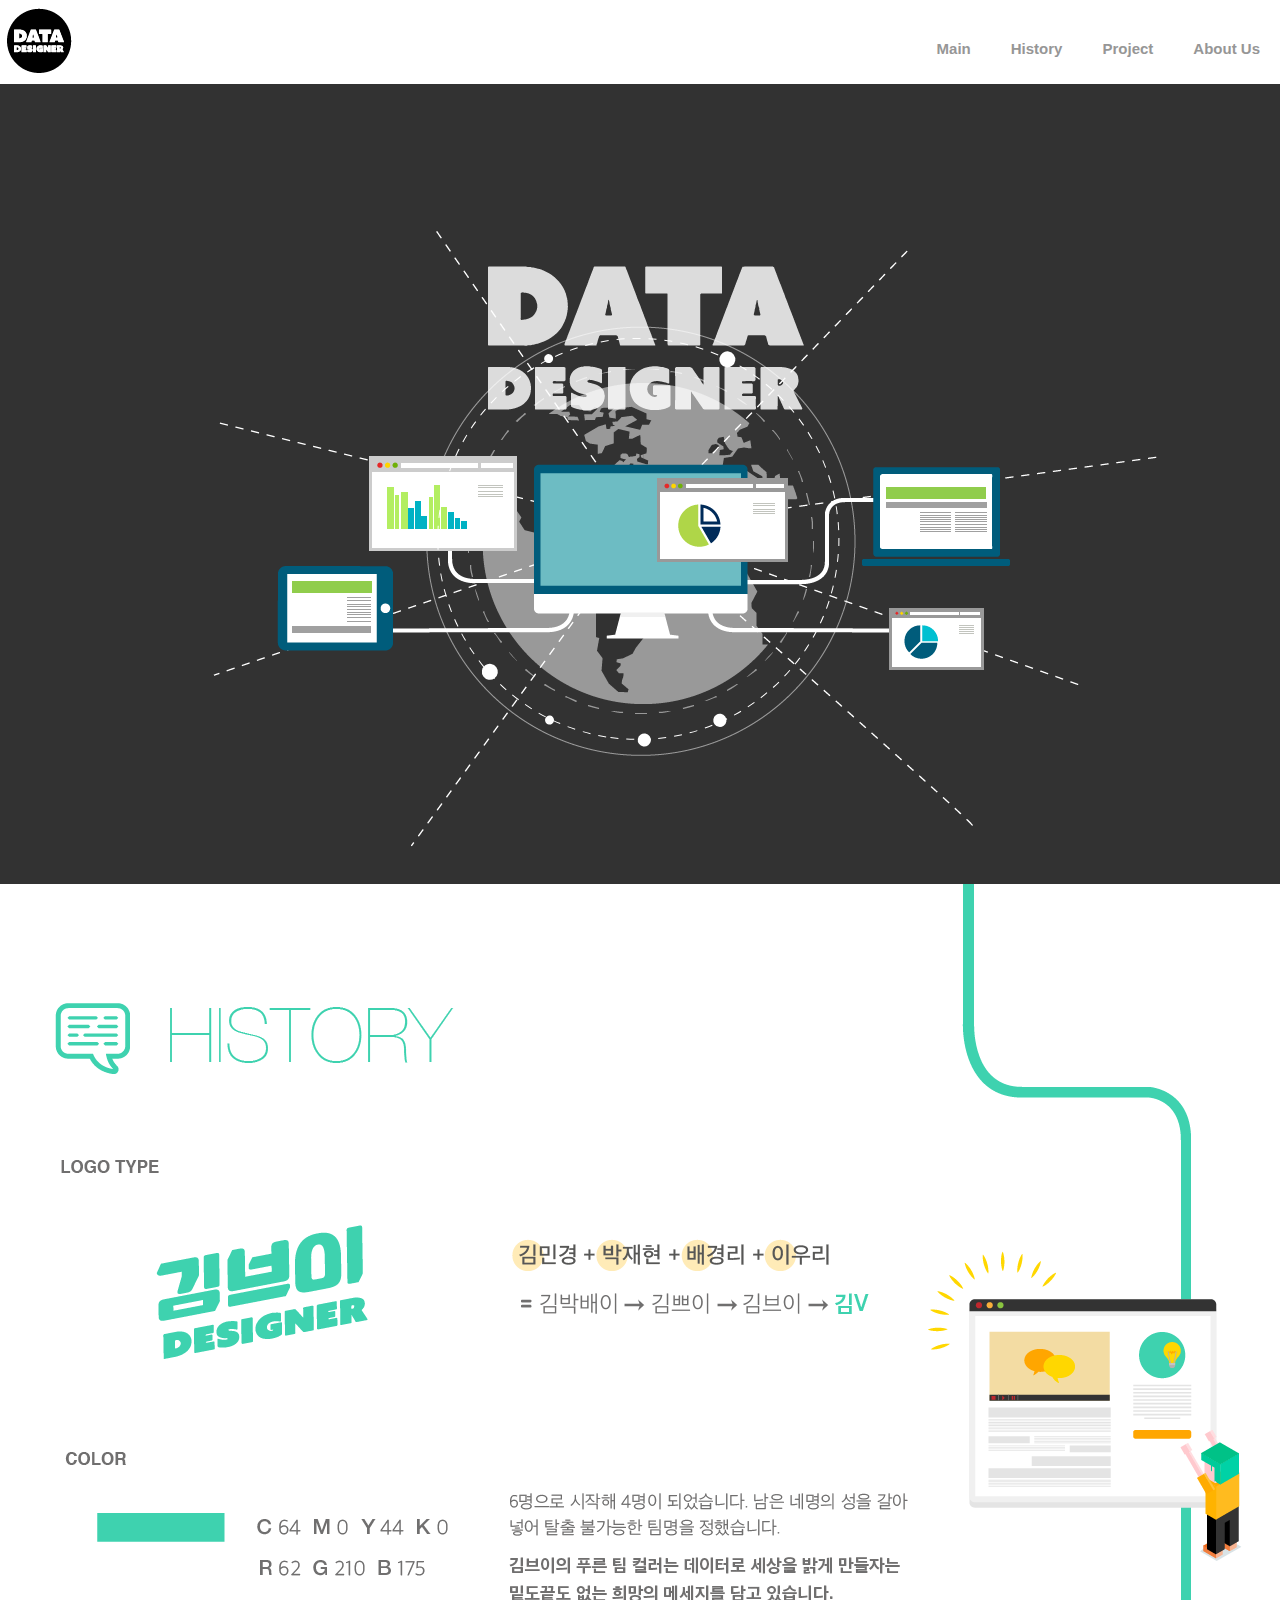
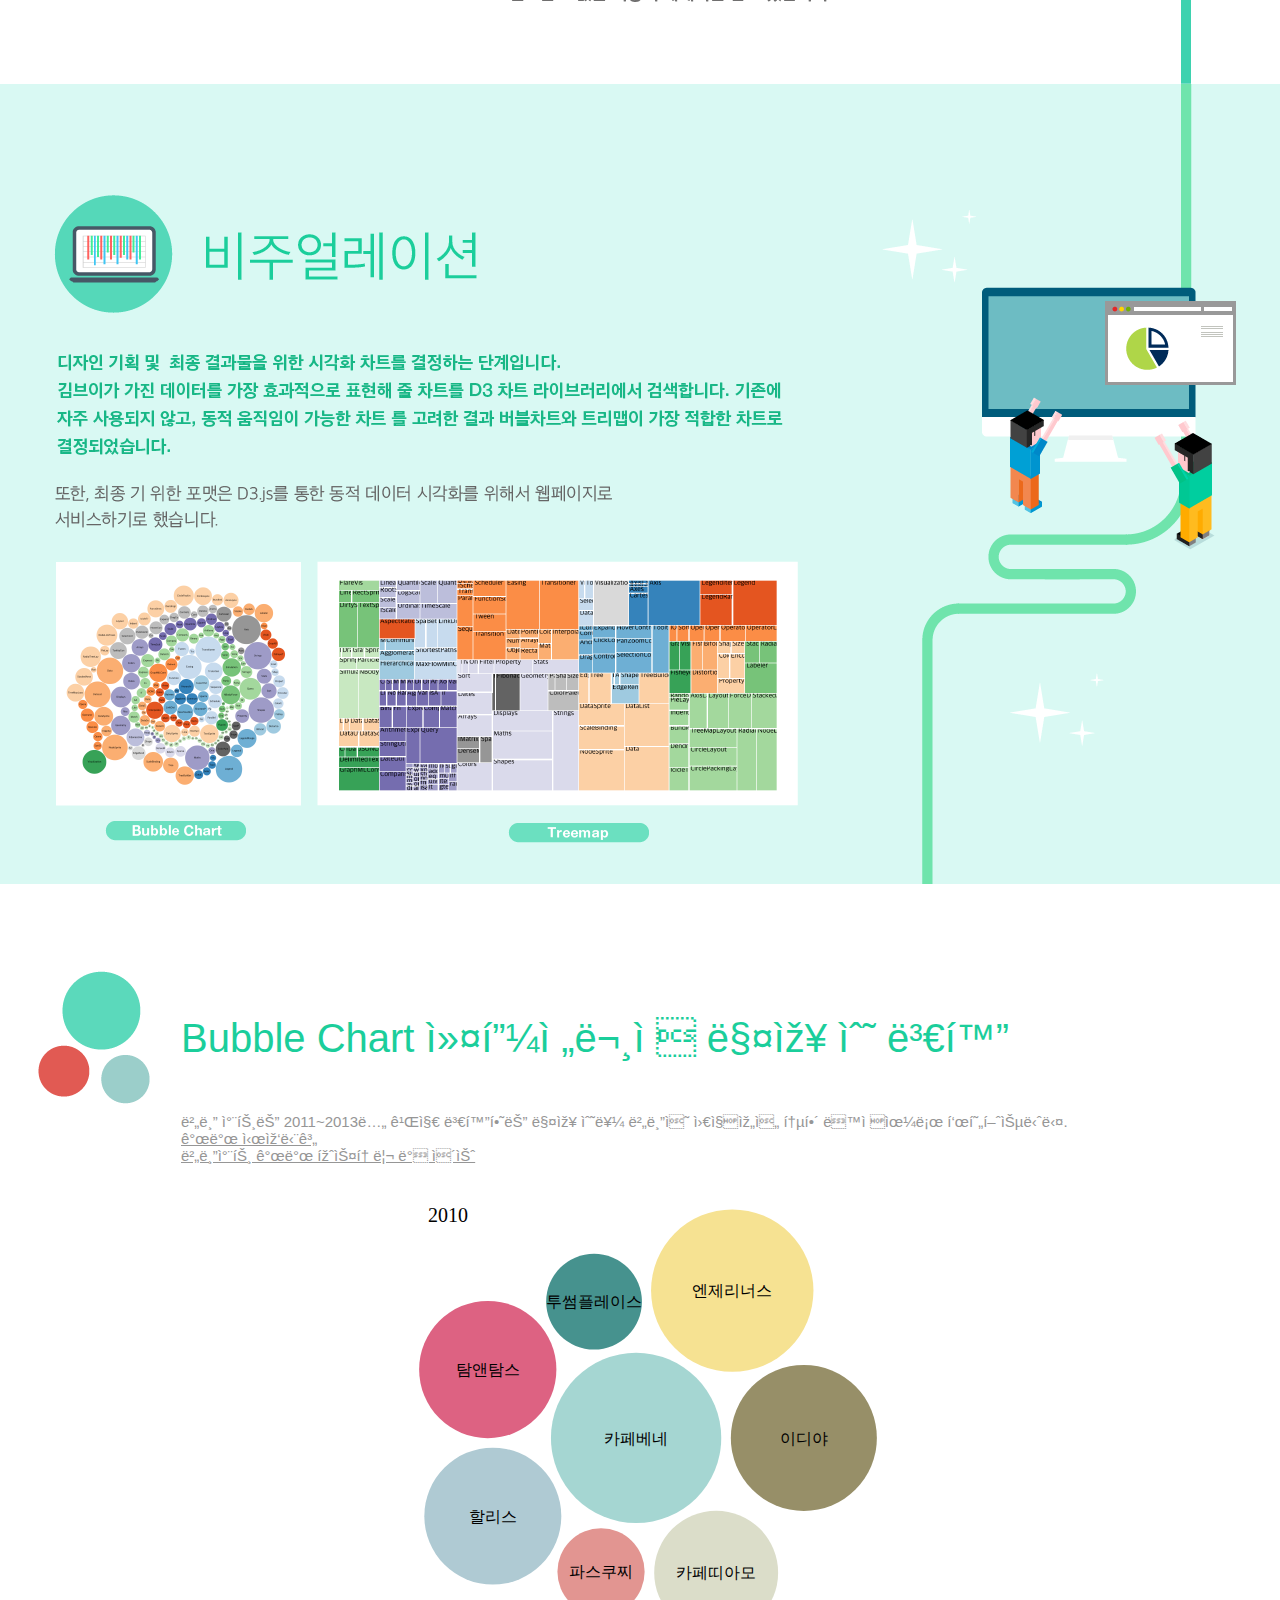
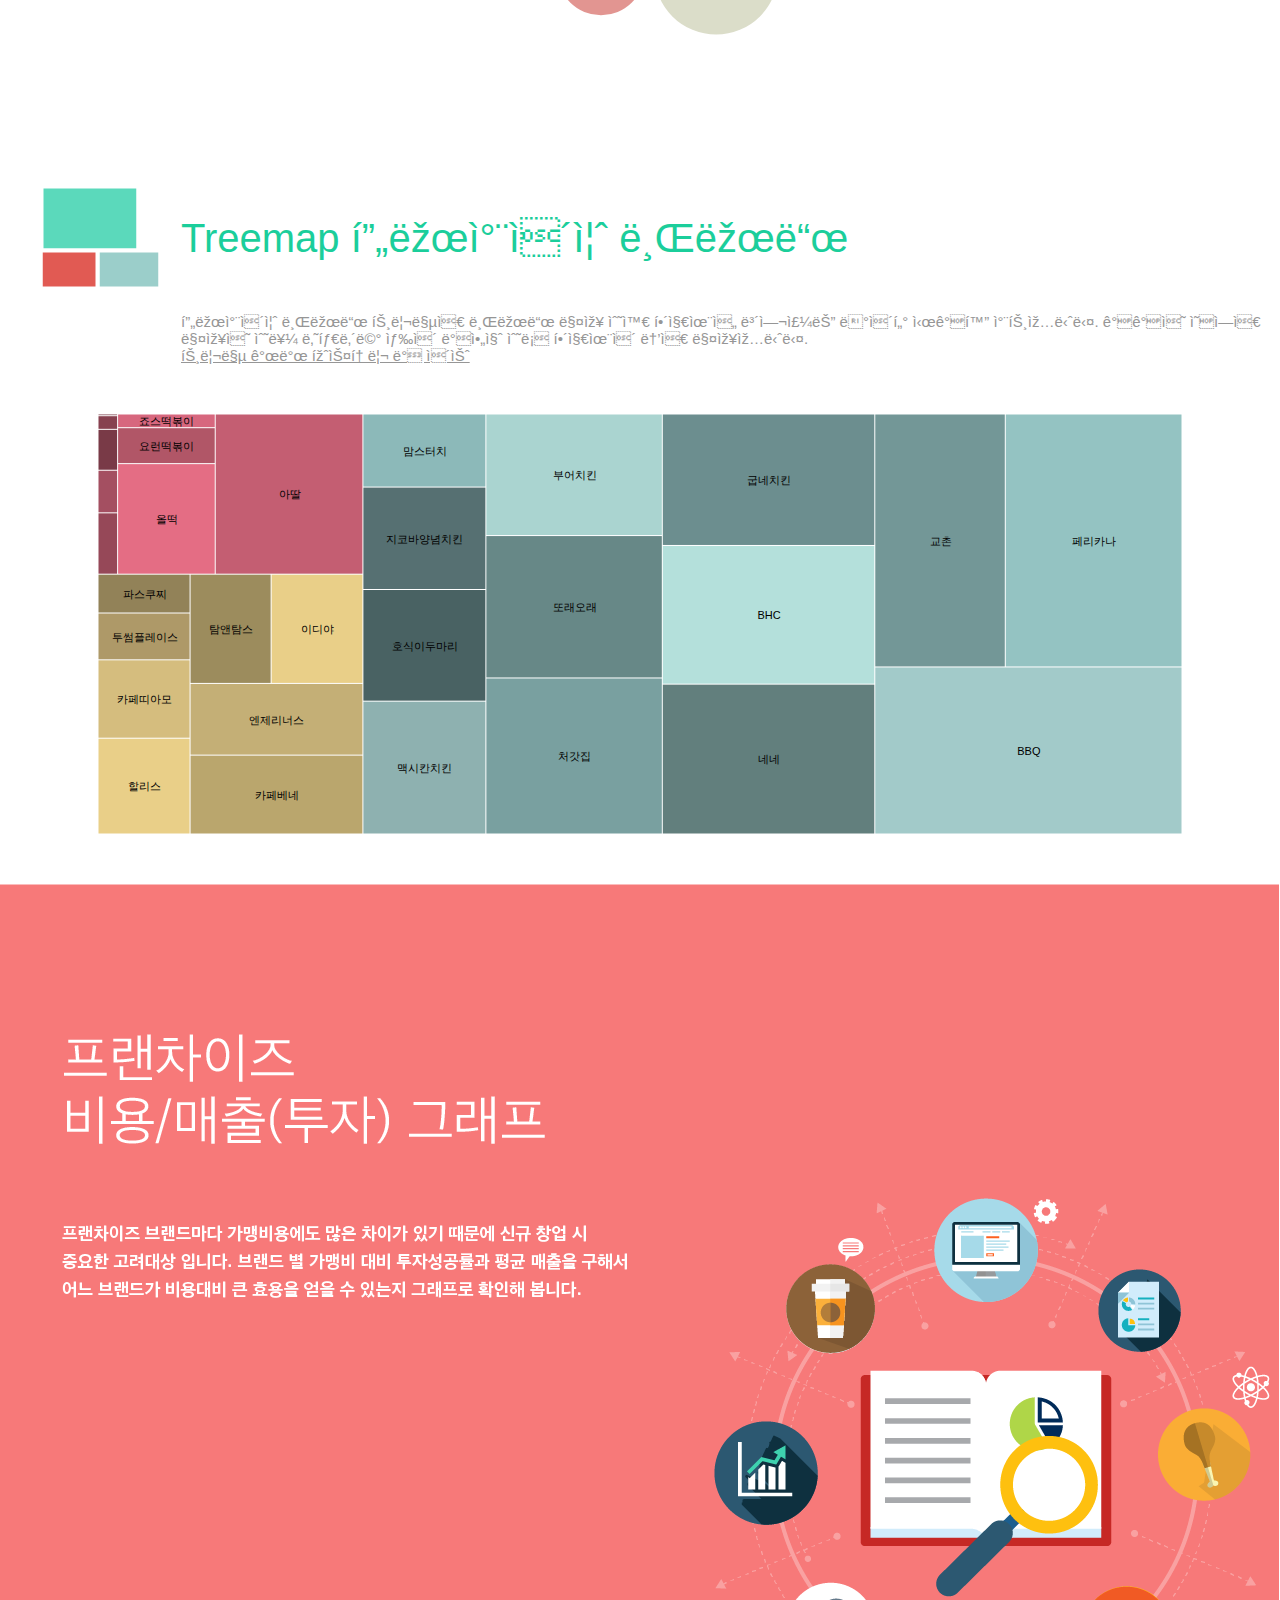
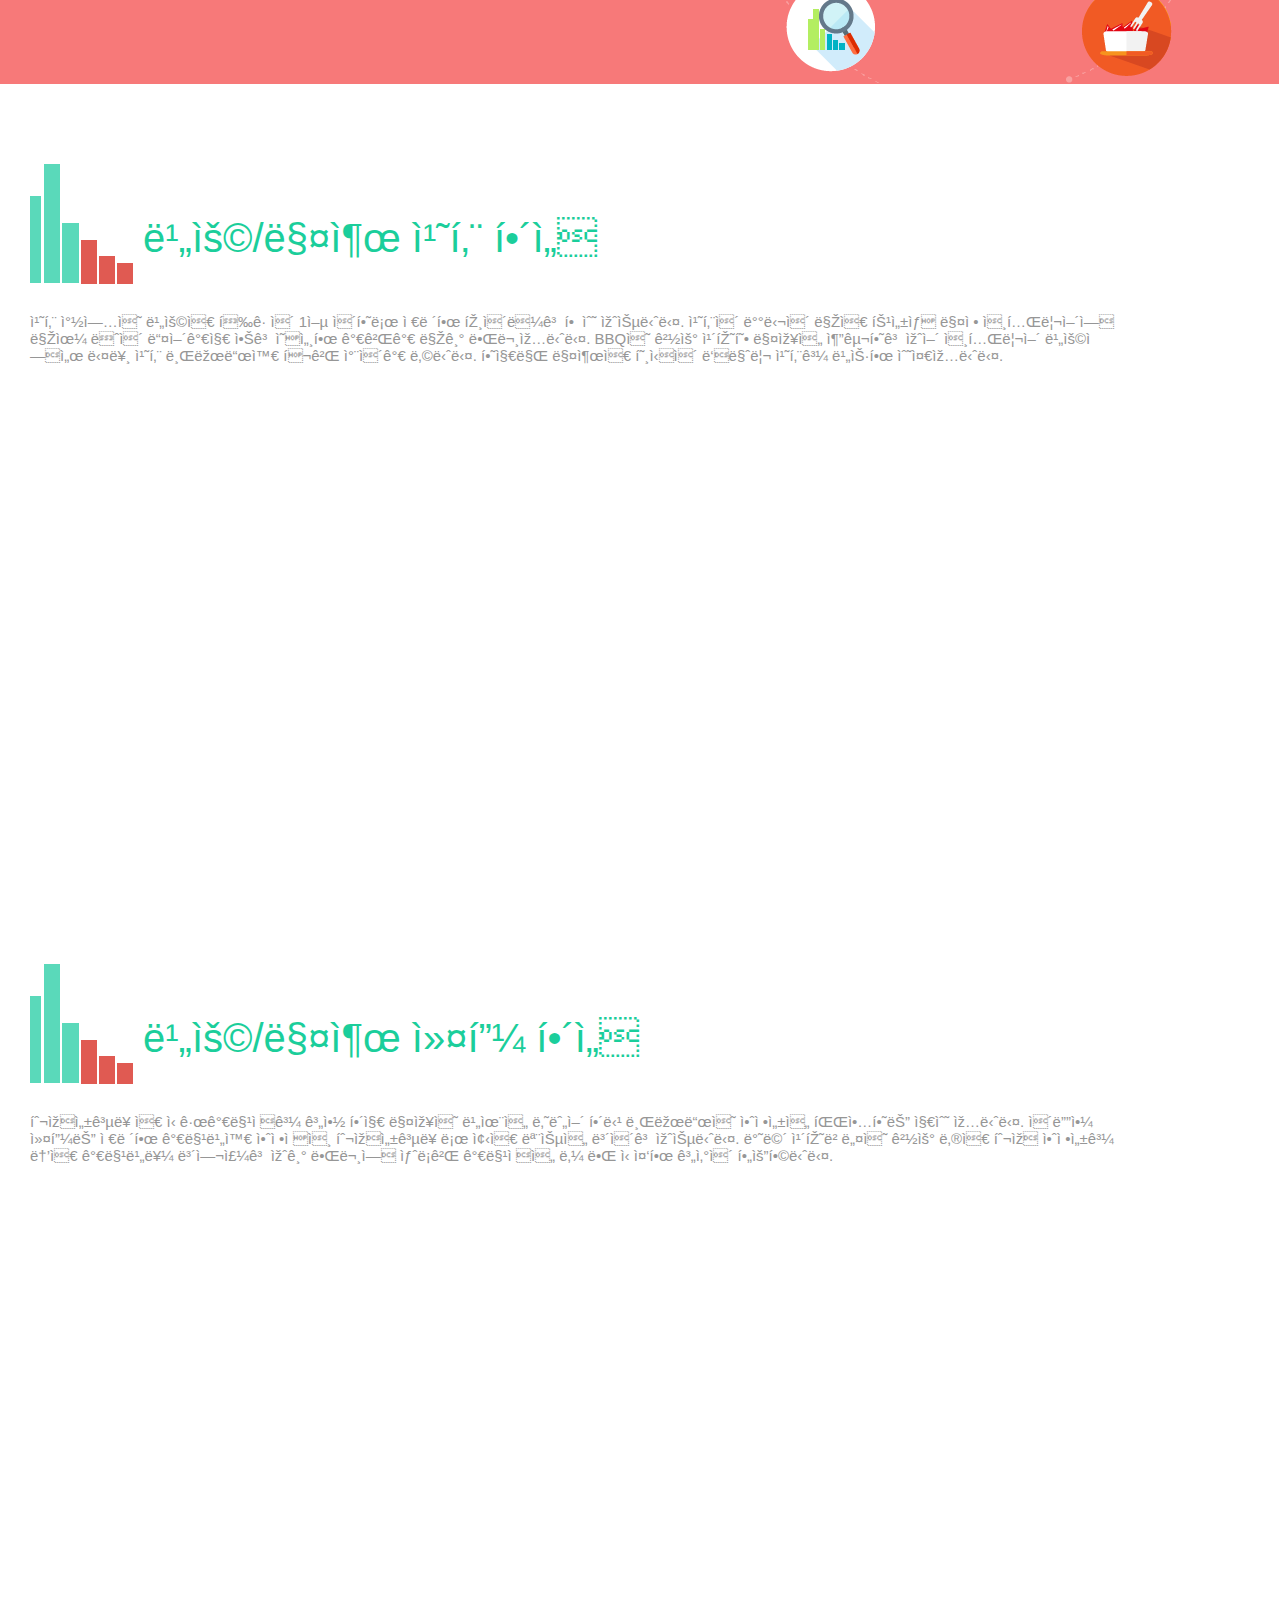
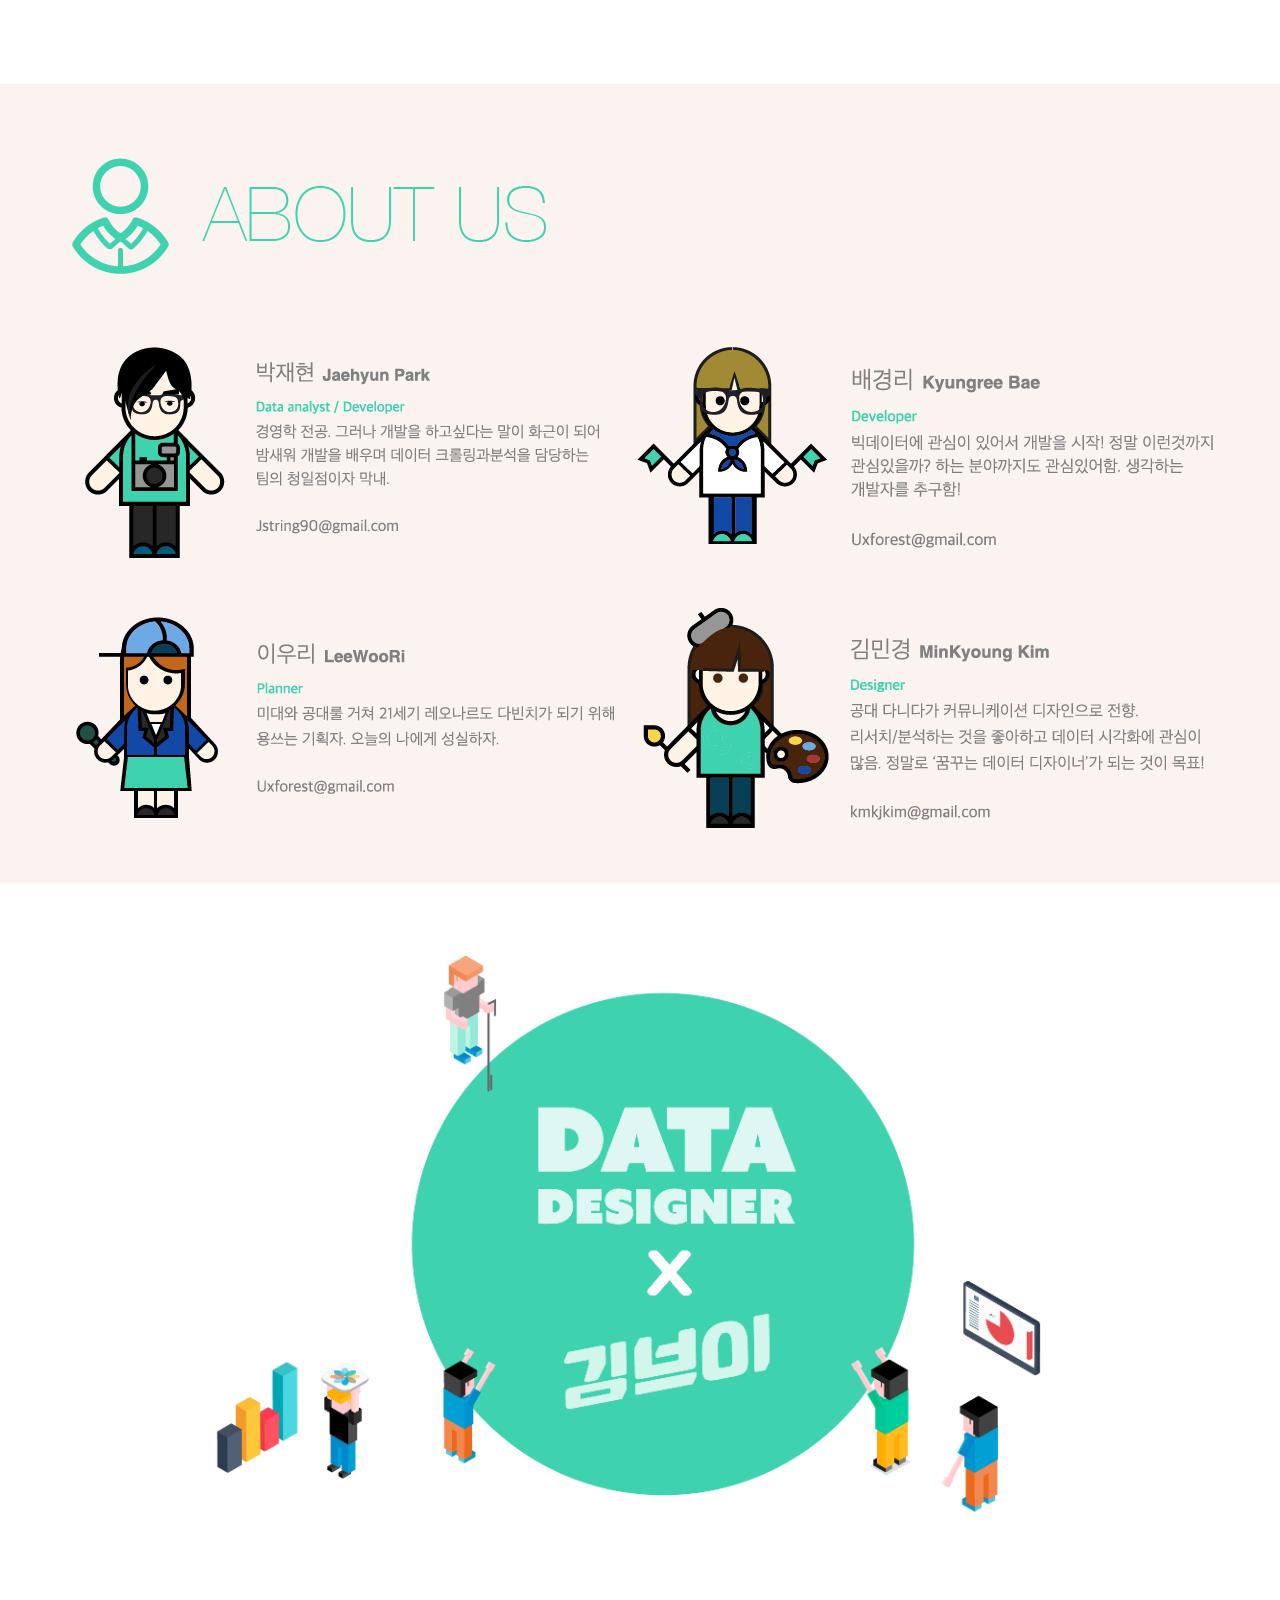
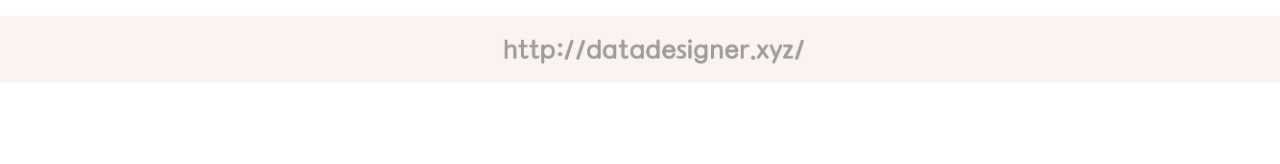
==== commit 9e5fc4fe: "semi" ====
--- a/index.html
+++ b/index.html
@@ -116,7 +116,7 @@
 		    </div>
 		</div>
 		<div id="coffee_graph">
-		    <iframe width="797" height="431" seamless frameborder="0" scrolling="no" src="https://docs.google.com/spreadsheets/d/1hWc3xt66dIbfkePrVhnYuz9XTBqxGXZFWOYciw1-fK0/pubchart?oid=673283564&amp;format=interactive"></iframe
+		    <iframe width="797" height="431" seamless frameborder="0" scrolling="no" src="https://docs.google.com/spreadsheets/d/1hWc3xt66dIbfkePrVhnYuz9XTBqxGXZFWOYciw1-fK0/pubchart?oid=673283564&amp;format=interactive"></iframe>
 		</div>
 	    </div>
             <div id="aboutus" class="contents">
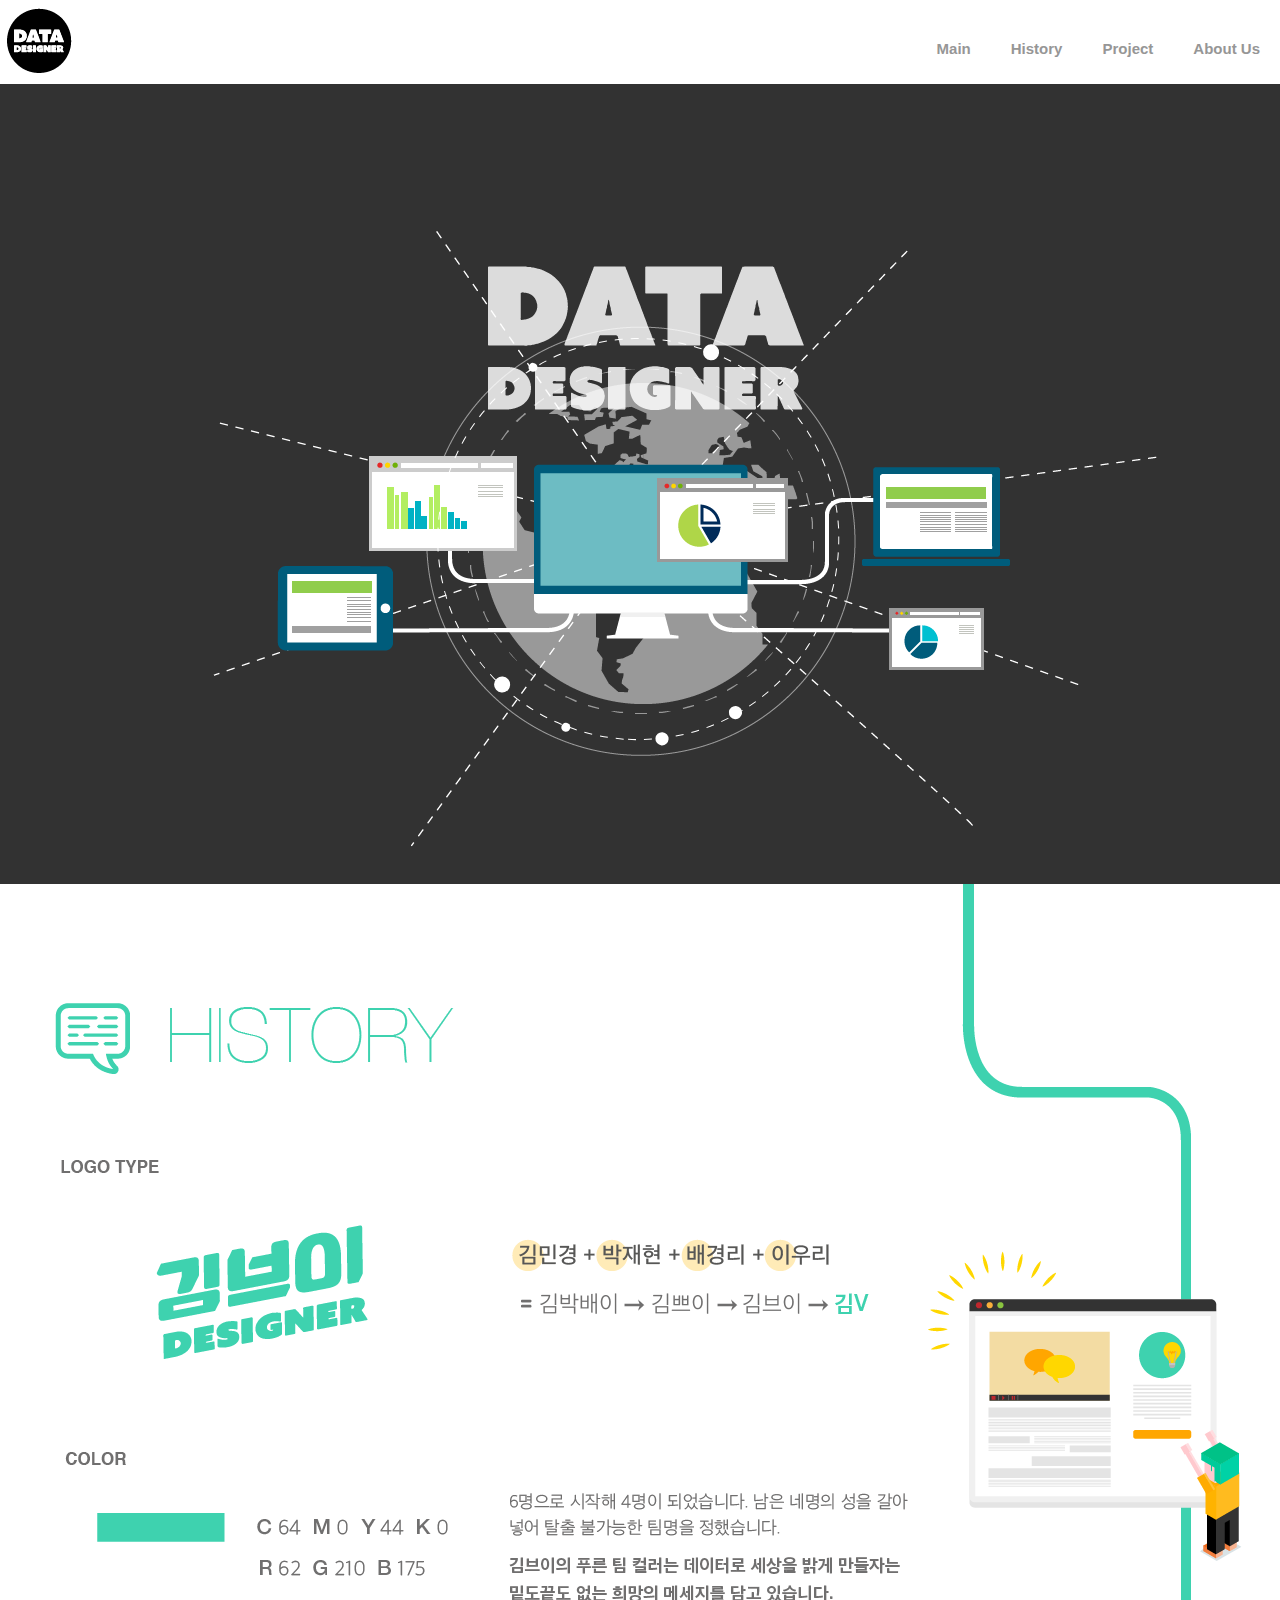
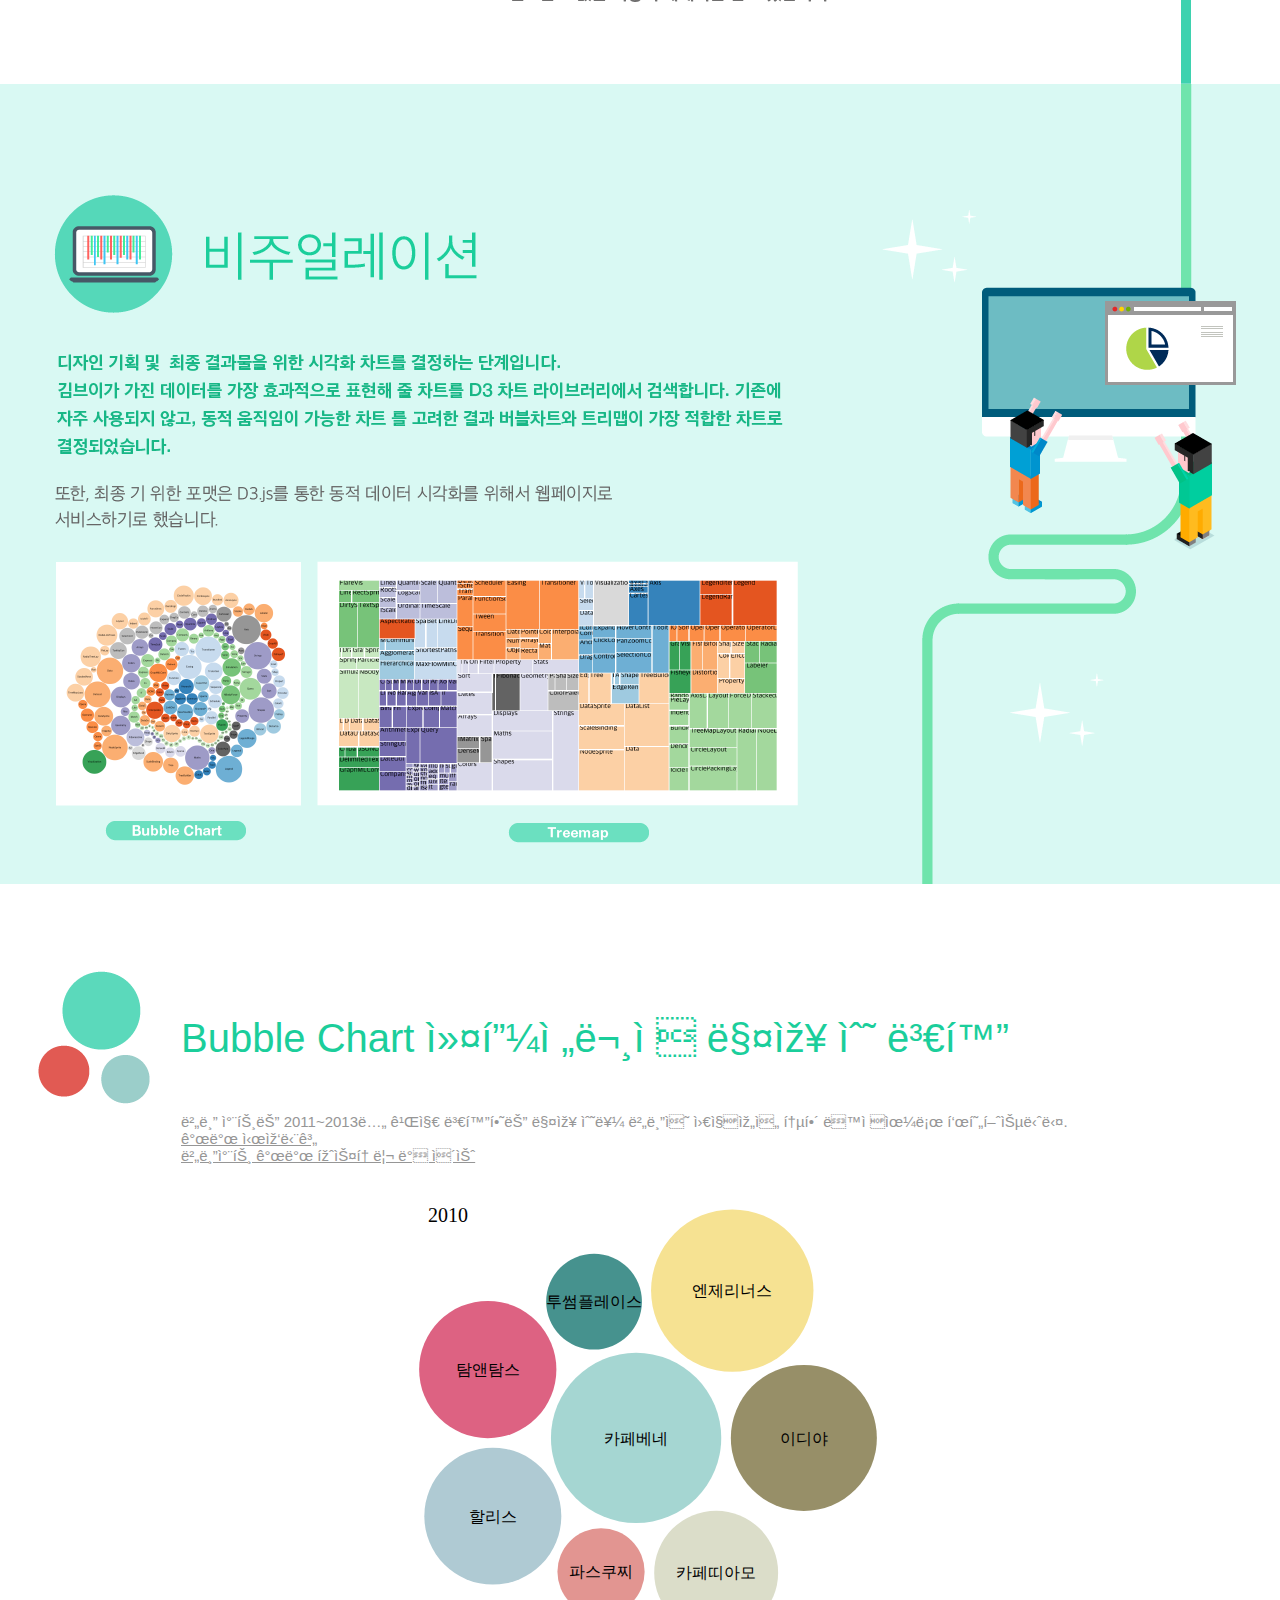
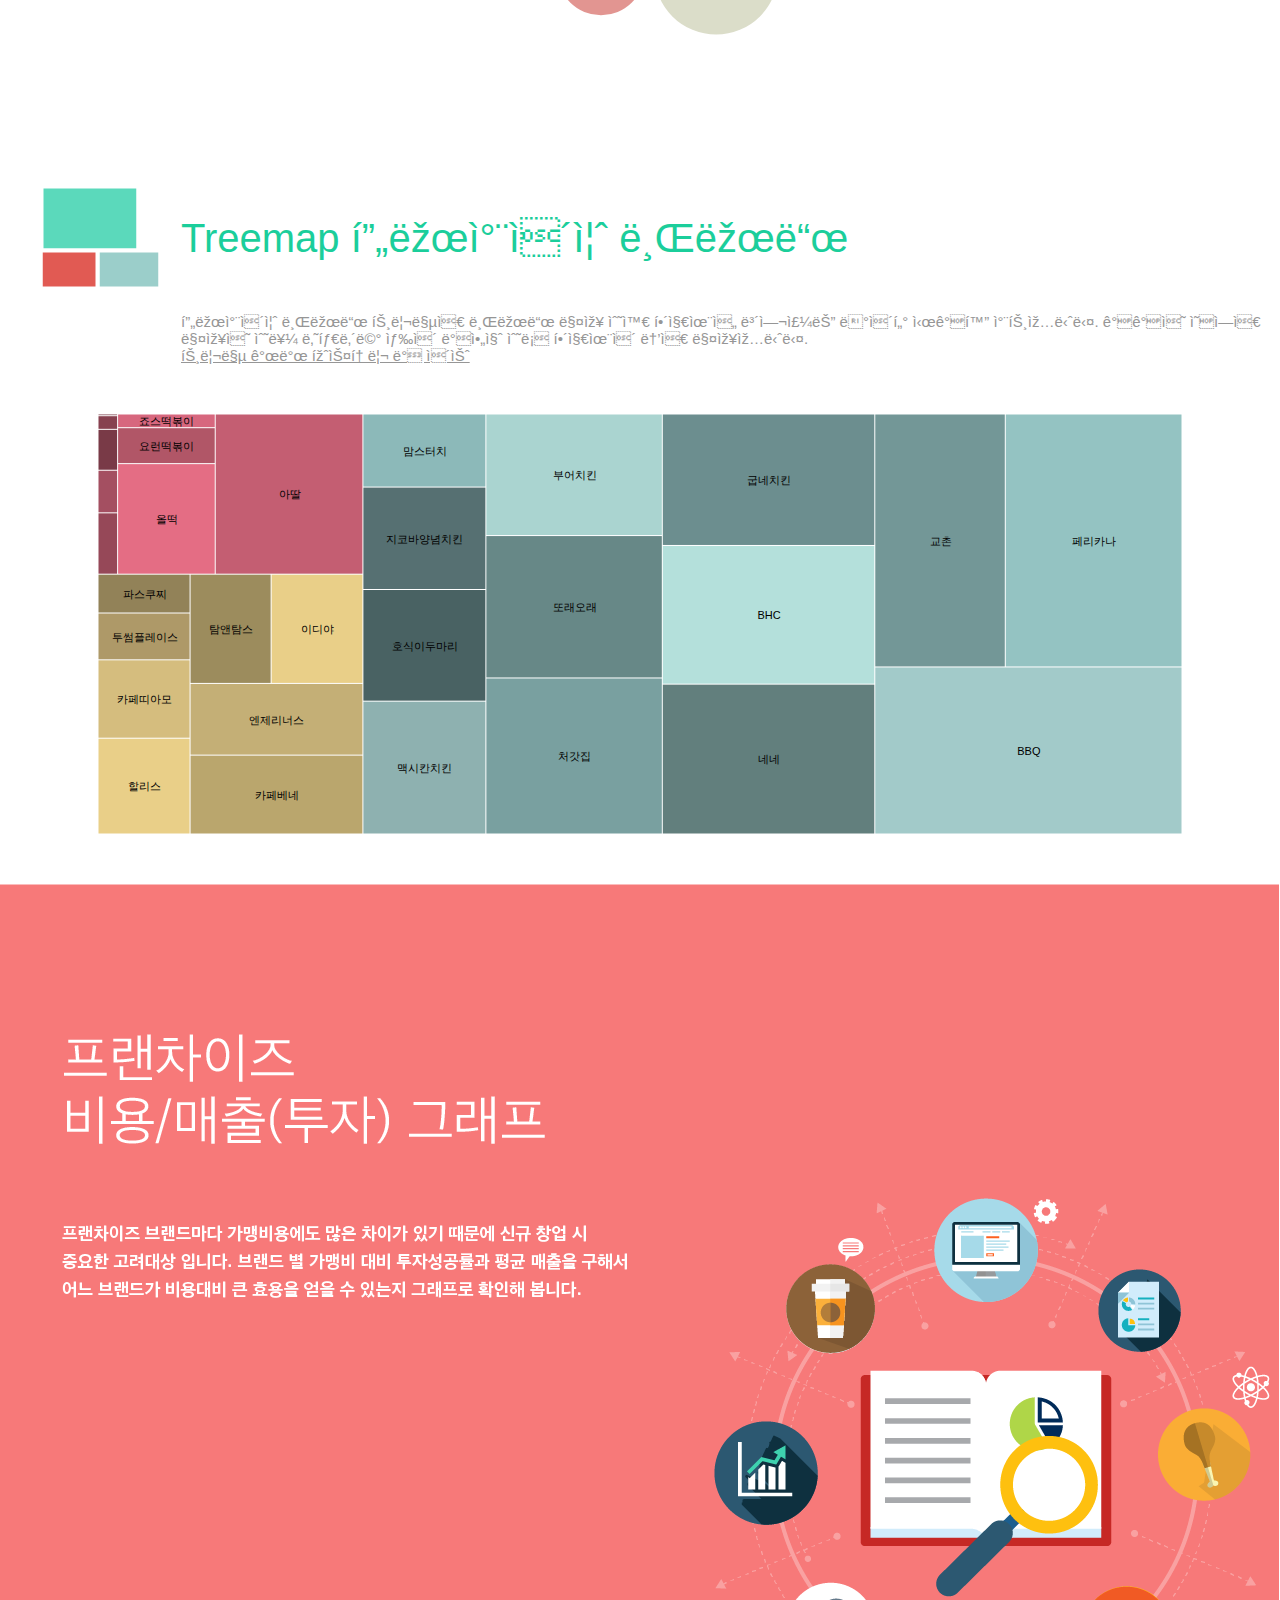
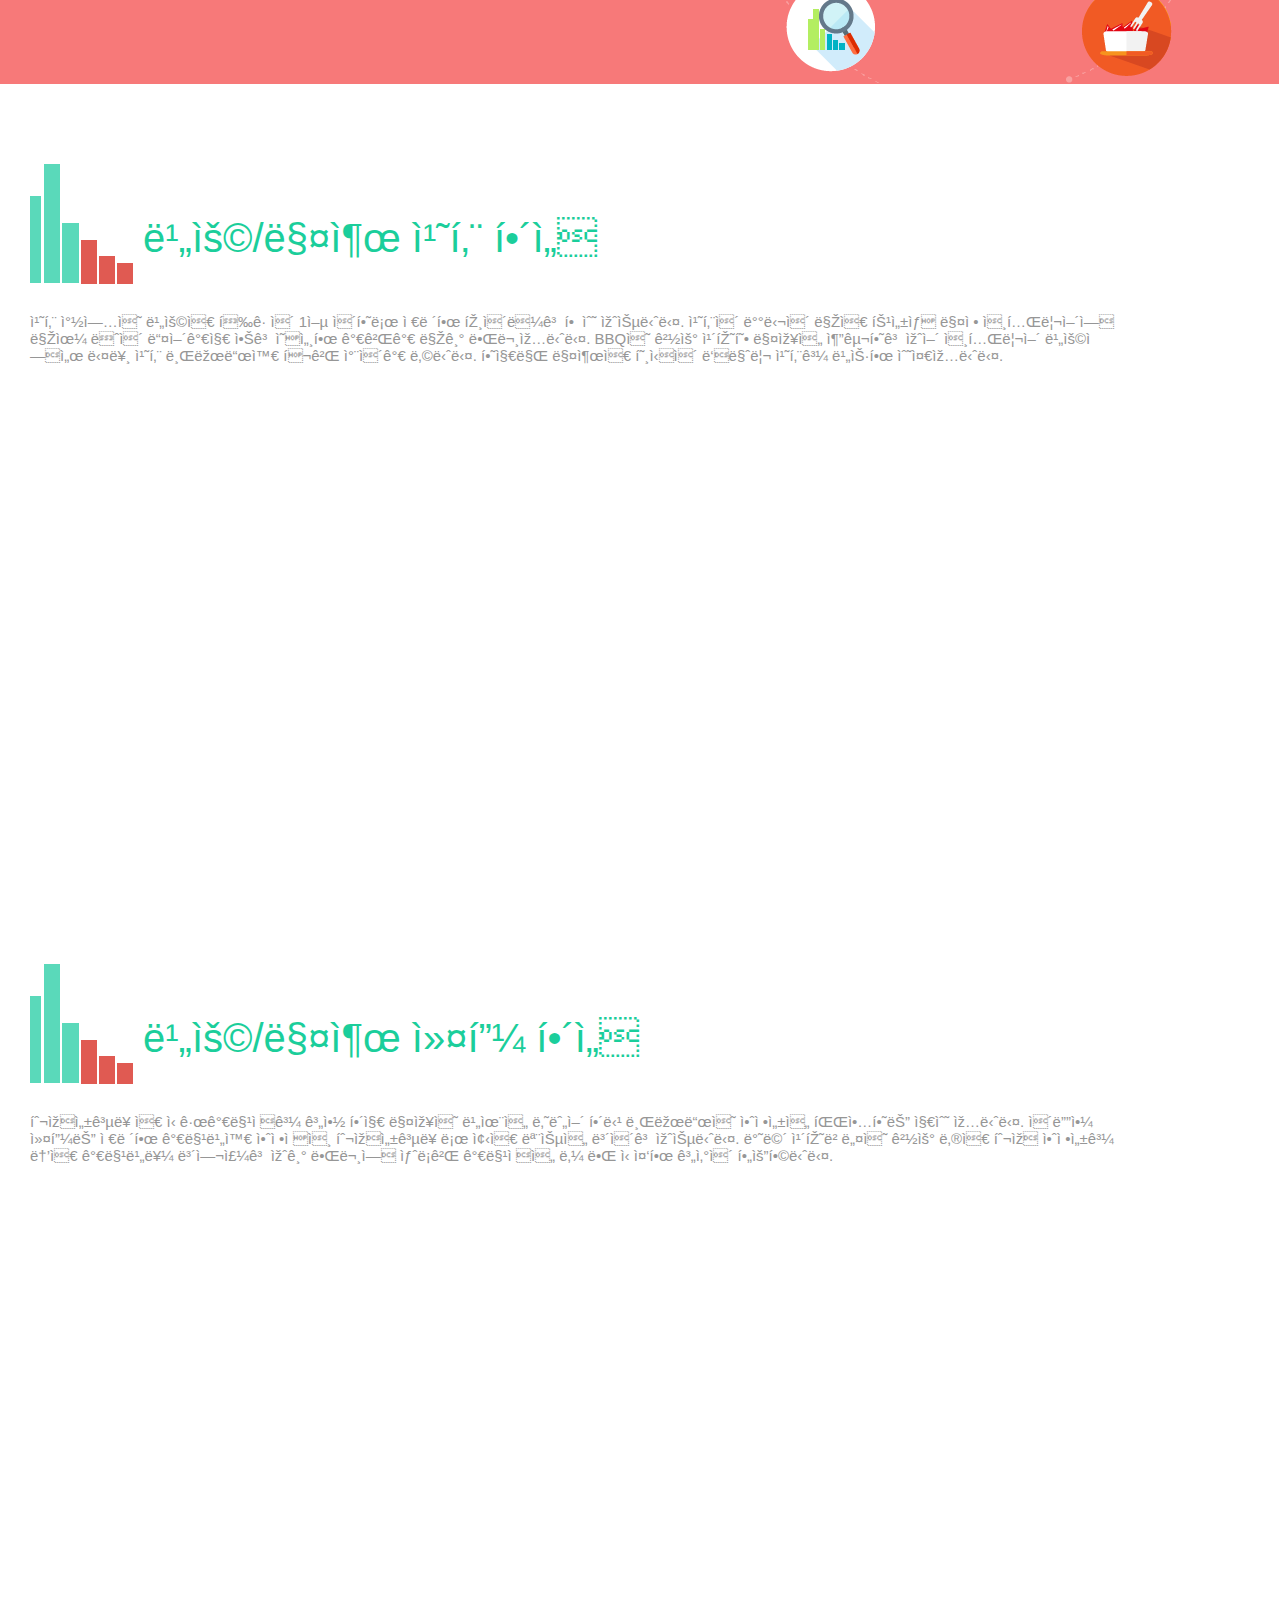
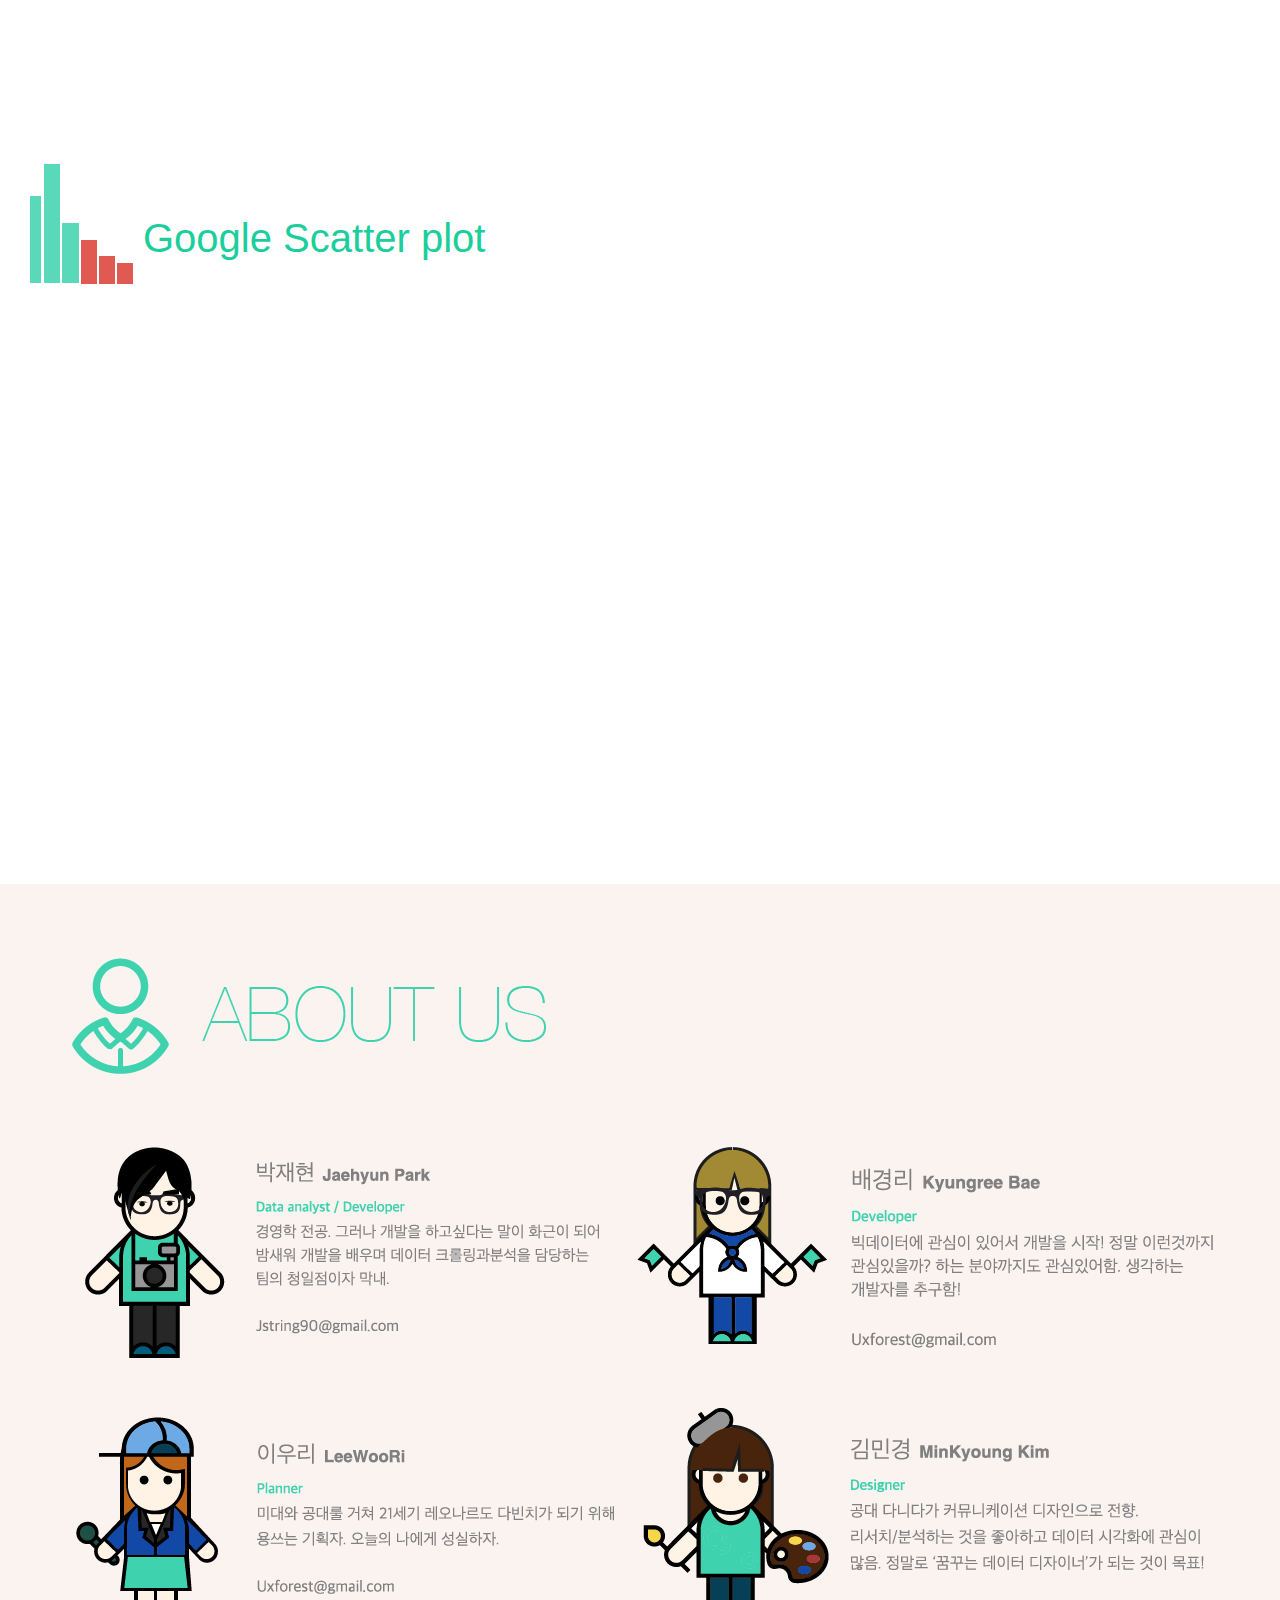
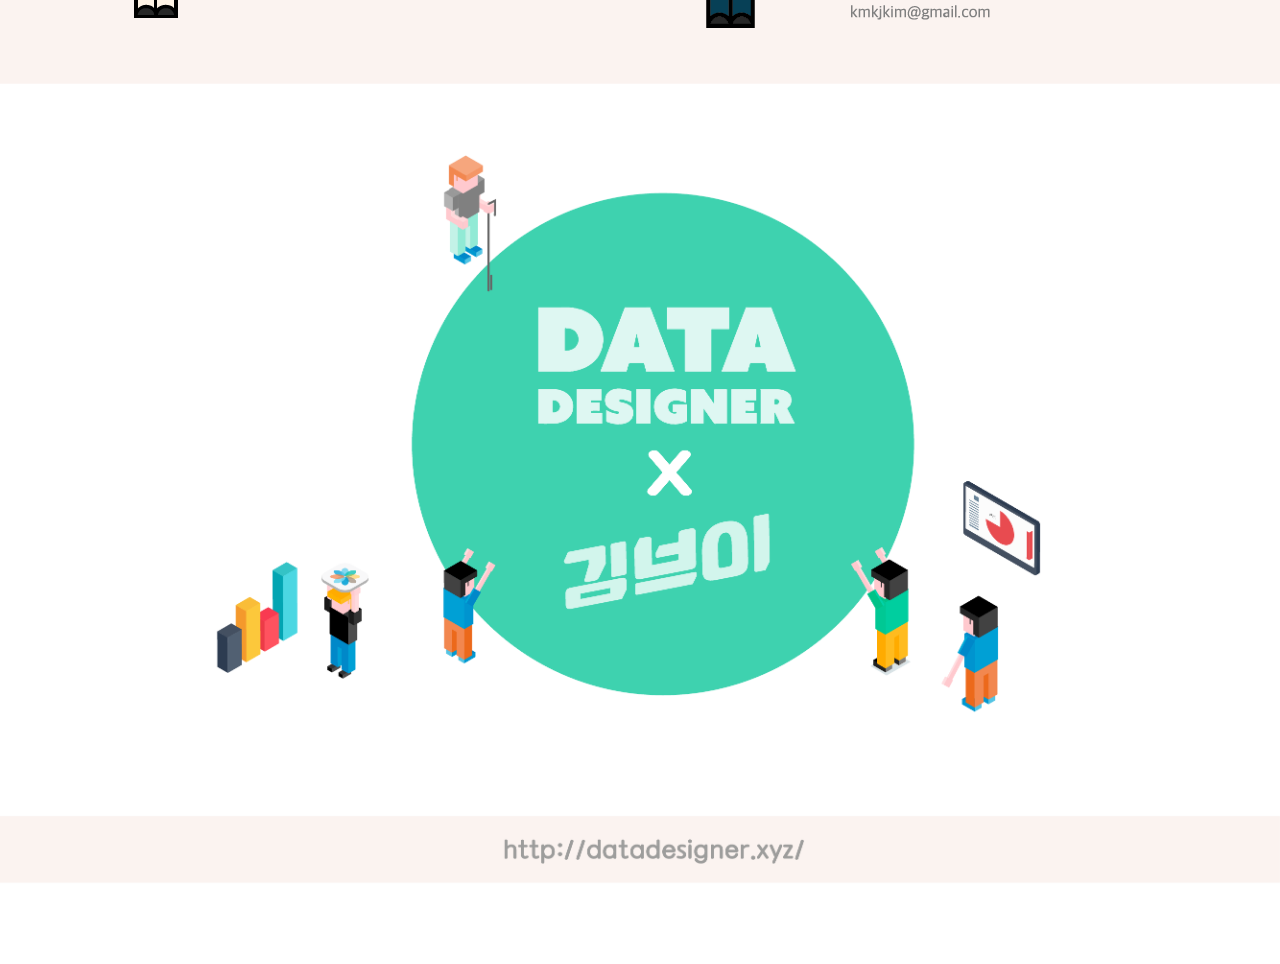
==== commit e4cdeb94: "final" ====
--- a/index.html
+++ b/index.html
@@ -119,10 +119,27 @@
 		    <iframe width="797" height="431" seamless frameborder="0" scrolling="no" src="https://docs.google.com/spreadsheets/d/1hWc3xt66dIbfkePrVhnYuz9XTBqxGXZFWOYciw1-fK0/pubchart?oid=673283564&amp;format=interactive"></iframe>
 		</div>
 	    </div>
+            <div id="scatter" class="contents">
+		<div class="subject">
+		    <div class="icon" width="147px" height="147px">
+			<img src="images/chicken_icon.png"/>
+		    </div>
+		    <div style="float:left; line-height:149px;">
+			Google Scatter plot	
+		    </div>
+		    <div class="sub" style="padding-bottom:50px;">
+			</br>
+		    </div>
+		</div>
+		<div id="coffee_graph">
+		    <iframe width="797" height="431" seamless frameborder="0" scrolling="no" src="https://docs.google.com/spreadsheets/d/1hWc3xt66dIbfkePrVhnYuz9XTBqxGXZFWOYciw1-fK0/pubchart?oid=1882193617&format=interactive"></iframe>
+		</div>
+
+	    </div>
             <div id="aboutus" class="contents">
 		<img src="images/aboutus.png" width="1280px"/>
 	    </div>
-            <div id="aboutus" class="contents">
+            <div id="final" class="contents">
 		<img src="images/final.png" width="1280px"/>
 	    </div>
 	</div>
